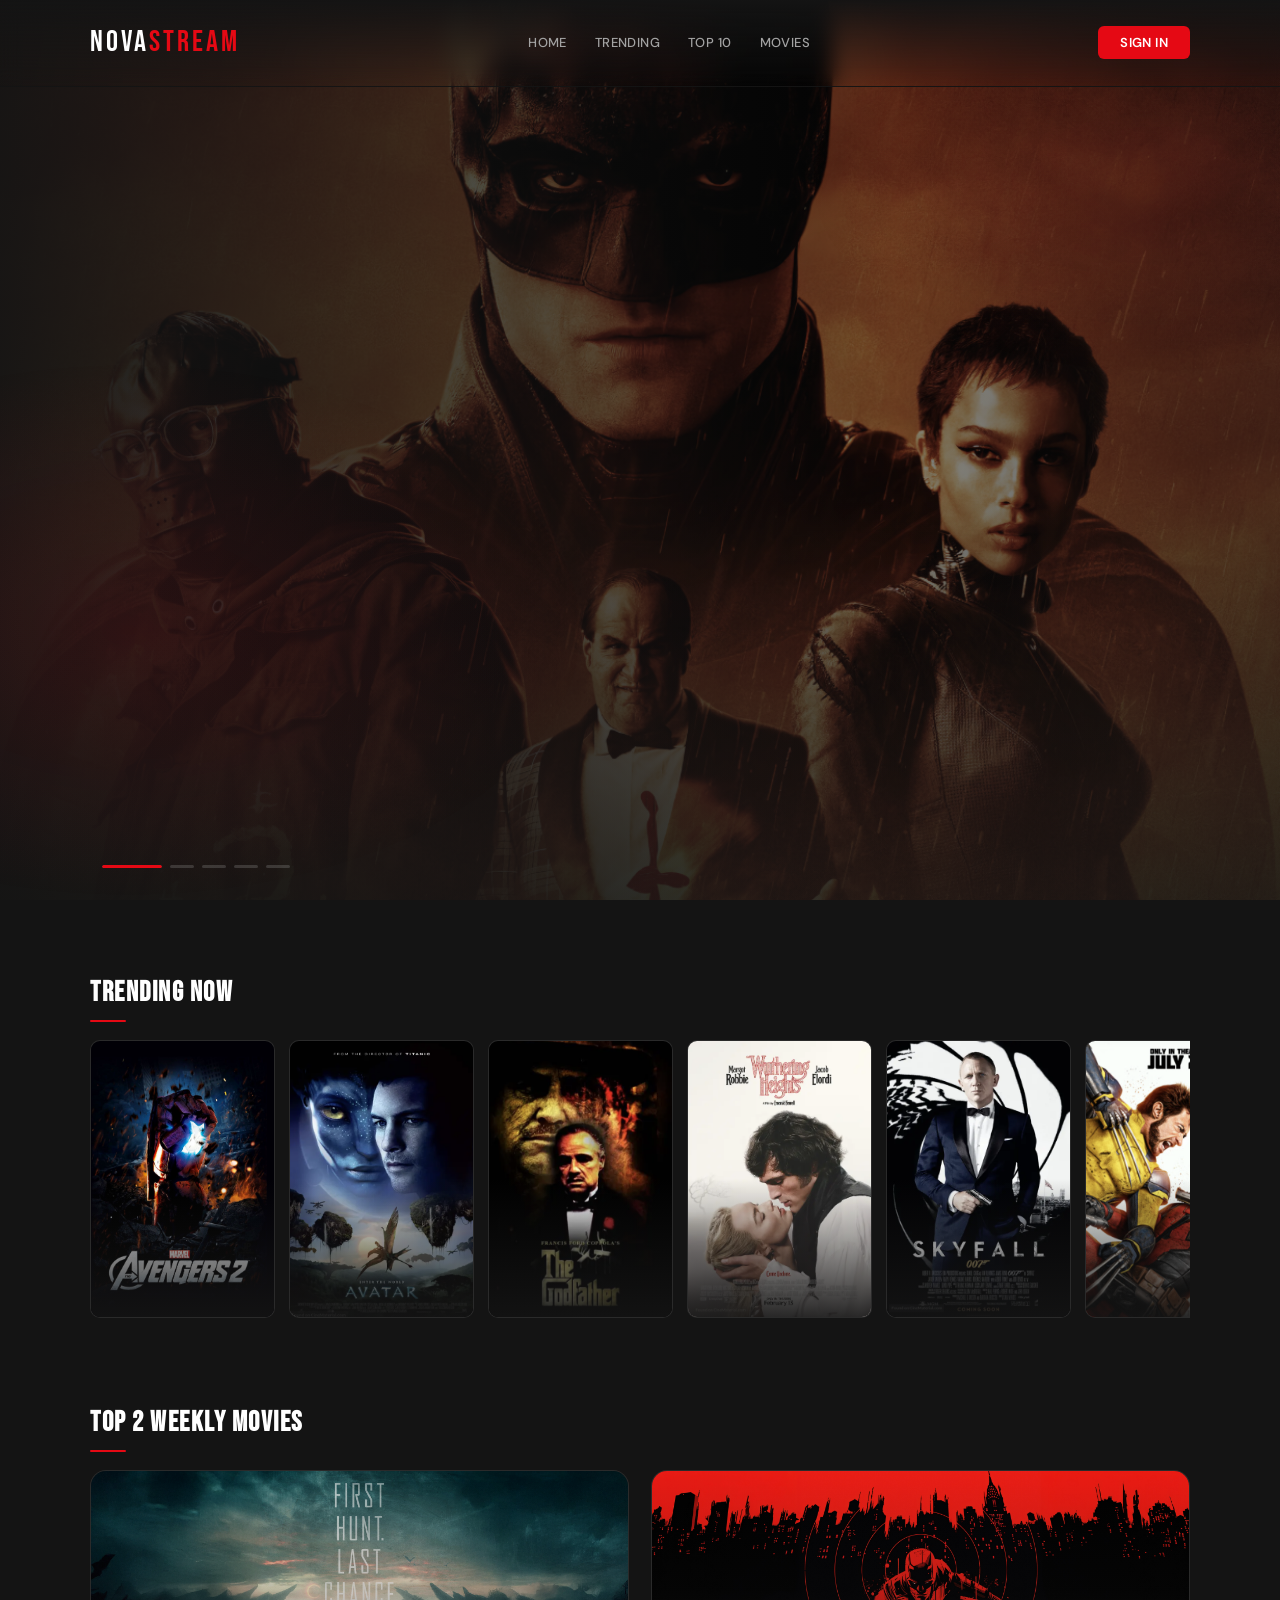
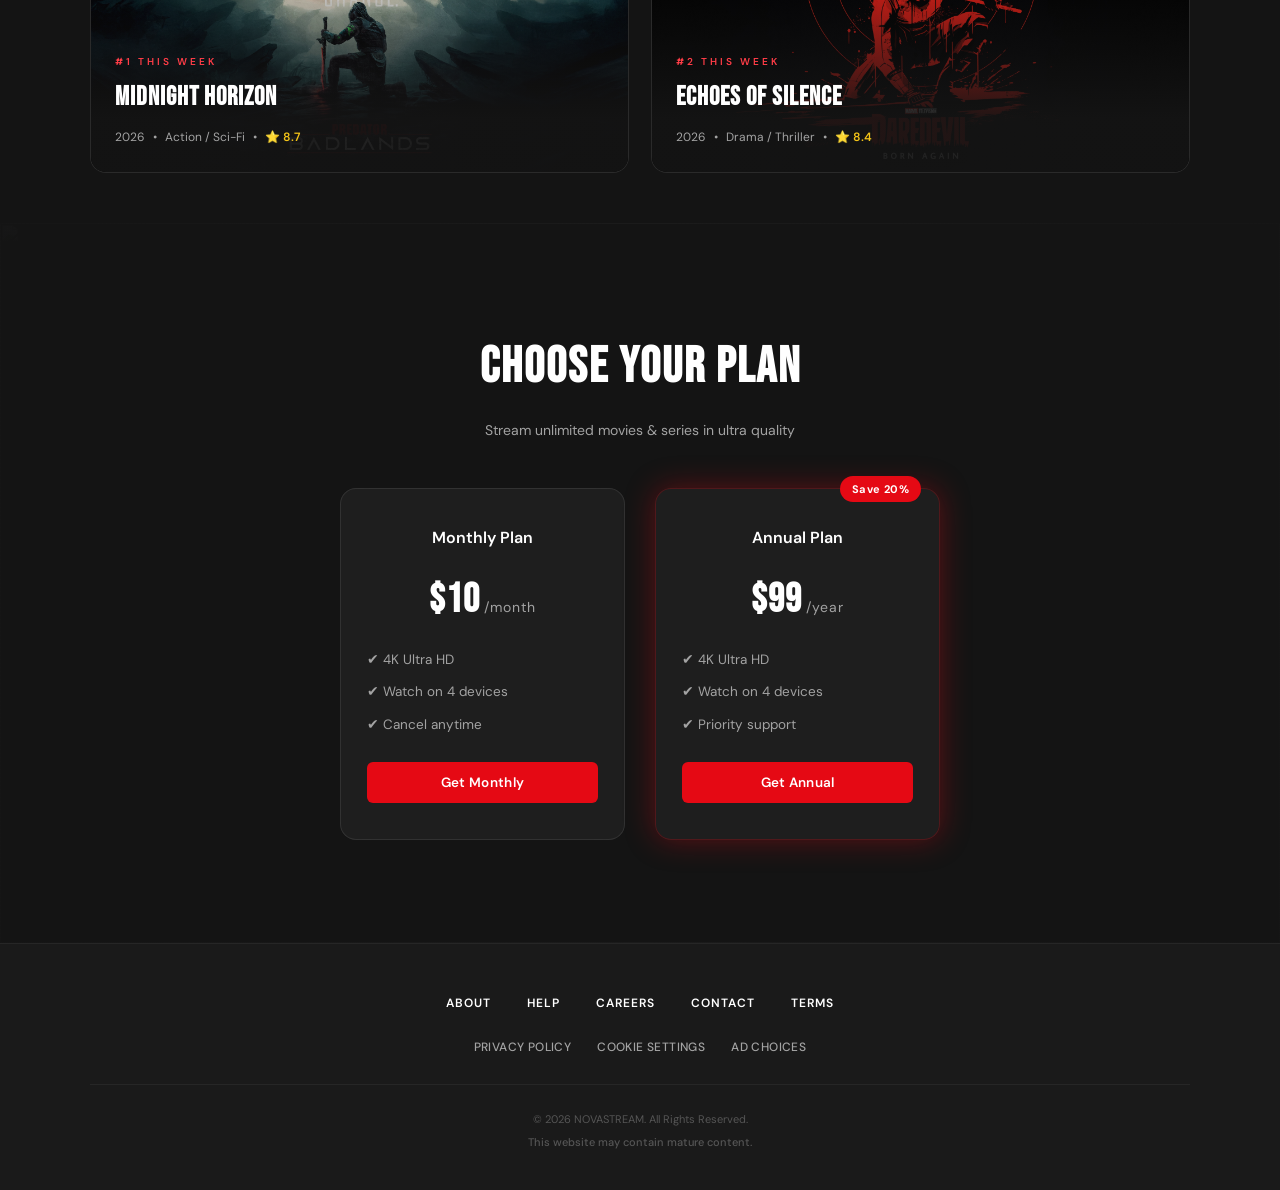
==== index.html @ 39631897 "Updated main HTML and CSS filenames" ====
<!DOCTYPE html>
<html lang="en">
<head>
  <meta charset="UTF-8">
  <meta name="viewport" content="width=device-width, initial-scale=1.0">
  <title>NOVASTREAM</title>
  <link href="https://fonts.googleapis.com/css2?family=Bebas+Neue&family=DM+Sans:wght@300;400;500;600&display=swap" rel="stylesheet">
  <link rel="stylesheet" href="style.css">
</head>
<body>


<!-- ================================================
     PAGE 1 — HOME
================================================ -->
<div id="homePage">

  <!-- Top Navigation Bar -->
  <header class="navbar" id="mainNavbar">
    <div class="logo">NOVA<span>STREAM</span></div>
    <nav>
      <a href="#" id="navHome">Home</a>
      <a href="#" id="navTrending">Trending</a>
      <a href="#" id="navTop10">Top 10</a>
      <a href="#" id="navMovies">Movies</a>
    </nav>
    <button class="signin-btn" id="signinBtn">Sign In</button>
  </header>

  <!-- Hero Slider -->
  <section class="hero" id="homeSection">
    <div class="hero-slider">
      <div class="hero-track">

        <div class="hero-slide">
          <img src="newimg1.png" alt="The Last Kingdom">
          <div class="hero-text">
            <div class="hero-badge">Now Streaming</div>
            <h1>The Last Kingdom</h1>
            <p>War. Power. Destiny.</p>
            <div class="hero-buttons">
              <button class="play-btn">
                <span class="play-icon-wrap">
                  <svg viewBox="0 0 24 24" fill="currentColor"><path d="M8 5v14l11-7z"/></svg>
                </span>
                Watch Now
              </button>
              <button class="info-btn">More Info</button>
            </div>
          </div>
        </div>

        <div class="hero-slide">
          <img src="newimg2.png" alt="Shadow Empire">
          <div class="hero-text">
            <div class="hero-badge">Now Streaming</div>
            <h1>Shadow Empire</h1>
            <p>When darkness rises, heroes fall.</p>
            <div class="hero-buttons">
              <button class="play-btn">
                <span class="play-icon-wrap">
                  <svg viewBox="0 0 24 24" fill="currentColor"><path d="M8 5v14l11-7z"/></svg>
                </span>
                Watch Now
              </button>
              <button class="info-btn">More Info</button>
            </div>
          </div>
        </div>

        <div class="hero-slide">
          <img src="newimg3.jpg" alt="Midnight Horizon">
          <div class="hero-text">
            <div class="hero-badge">Now Streaming</div>
            <h1>Midnight Horizon</h1>
            <p>Beyond the stars lies truth.</p>
            <div class="hero-buttons">
              <button class="play-btn">
                <span class="play-icon-wrap">
                  <svg viewBox="0 0 24 24" fill="currentColor"><path d="M8 5v14l11-7z"/></svg>
                </span>
                Watch Now
              </button>
              <button class="info-btn">More Info</button>
            </div>
          </div>
        </div>

        <div class="hero-slide">
          <img src="newimg4.jpg" alt="Silent Code">
          <div class="hero-text">
            <div class="hero-badge">Now Streaming</div>
            <h1>Silent Code</h1>
            <p>One hacker. One mission.</p>
            <div class="hero-buttons">
              <button class="play-btn">
                <span class="play-icon-wrap">
                  <svg viewBox="0 0 24 24" fill="currentColor"><path d="M8 5v14l11-7z"/></svg>
                </span>
                Watch Now
              </button>
              <button class="info-btn">More Info</button>
            </div>
          </div>
        </div>

        <div class="hero-slide">
          <img src="newimg5.png" alt="Crimson Night">
          <div class="hero-text">
            <div class="hero-badge">Now Streaming</div>
            <h1>Crimson Night</h1>
            <p>The city bleeds after midnight.</p>
            <div class="hero-buttons">
              <button class="play-btn">
                <span class="play-icon-wrap">
                  <svg viewBox="0 0 24 24" fill="currentColor"><path d="M8 5v14l11-7z"/></svg>
                </span>
                Watch Now
              </button>
              <button class="info-btn">More Info</button>
            </div>
          </div>
        </div>

      </div>
    </div>

    <!-- Slide progress dots -->
    <div class="hero-progress">
      <div class="hero-progress-dot active"></div>
      <div class="hero-progress-dot"></div>
      <div class="hero-progress-dot"></div>
      <div class="hero-progress-dot"></div>
      <div class="hero-progress-dot"></div>
    </div>
  </section>

  <!-- Trending Section -->
  <section class="section" id="trendingSection">
    <h2>Trending Now</h2>
    <div class="row">
      <div class="card" data-title="Movie 1"  data-video="movie1.mp4"><img src="img1.jpg"  alt="Movie 1"><video  muted loop playsinline preload="none"><source src="temp1.mp4"  type="video/mp4"></video></div>
      <div class="card" data-title="Movie 2"  data-video="movie2.mp4"><img src="img2.png"  alt="Movie 2"><video  muted loop playsinline preload="none"><source src="temp2.mp4"  type="video/mp4"></video></div>
      <div class="card" data-title="Movie 3"  data-video="movie3.mp4"><img src="img3.png"  alt="Movie 3"><video  muted loop playsinline preload="none"><source src="temp3.mp4"  type="video/mp4"></video></div>
      <div class="card" data-title="Movie 4"  data-video="movie4.mp4"><img src="img4.png"  alt="Movie 4"><video  muted loop playsinline preload="none"><source src="temp4.mp4"  type="video/mp4"></video></div>
      <div class="card" data-title="Movie 5"  data-video="movie5.mp4"><img src="img5.png"  alt="Movie 5"><video  muted loop playsinline preload="none"><source src="temp5.mp4"  type="video/mp4"></video></div>
      <div class="card" data-title="Movie 6"  data-video="movie6.mp4"><img src="img6.png"  alt="Movie 6"><video  muted loop playsinline preload="none"><source src="temp6.mp4"  type="video/mp4"></video></div>
      <div class="card" data-title="Movie 7"  data-video="movie7.mp4"><img src="img7.png"  alt="Movie 7"><video  muted loop playsinline preload="none"><source src="temp7.mp4"  type="video/mp4"></video></div>
      <div class="card" data-title="Movie 8"  data-video="movie8.mp4"><img src="img8.png"  alt="Movie 8"><video  muted loop playsinline preload="none"><source src="temp8.mp4"  type="video/mp4"></video></div>
      <div class="card" data-title="Movie 9"  data-video="movie9.mp4"><img src="img9.png"  alt="Movie 9"><video  muted loop playsinline preload="none"><source src="temp9.mp4"  type="video/mp4"></video></div>
      <div class="card" data-title="Movie 10" data-video="movie10.mp4"><img src="img10.png" alt="Movie 10"><video muted loop playsinline preload="none"><source src="temp10.mp4" type="video/mp4"></video></div>
    </div>
  </section>

  <!-- Top Weekly Movies -->
  <section class="section top-weekly" id="moviesSection">
    <h2>Top 2 Weekly Movies</h2>
    <div class="weekly-wrapper">

      <div class="weekly-card" data-title="Midnight Horizon" data-video="weekly01.mp4">
        <video class="weekly-video" muted loop playsinline preload="none">
          <source src="weekly01.mp4" type="video/mp4">
        </video>
        <img src="weekly1.jpg" alt="Midnight Horizon" class="weekly-poster">
        <div class="weekly-overlay">
          <div class="weekly-content">
            <span class="weekly-rank">#1 This Week</span>
            <h3>Midnight Horizon</h3>
            <div class="weekly-meta">
              <span>2026</span><span>&#8226;</span>
              <span>Action / Sci-Fi</span><span>&#8226;</span>
              <span class="rating">&#11088; 8.7</span>
            </div>
          </div>
        </div>
      </div>

      <div class="weekly-card" data-title="Echoes of Silence" data-video="weekly02.mp4">
        <video class="weekly-video" muted loop playsinline preload="none">
          <source src="weekly02.mp4" type="video/mp4">
        </video>
        <img src="weekly2.jpg" alt="Echoes of Silence" class="weekly-poster">
        <div class="weekly-overlay">
          <div class="weekly-content">
            <span class="weekly-rank">#2 This Week</span>
            <h3>Echoes of Silence</h3>
            <div class="weekly-meta">
              <span>2026</span><span>&#8226;</span>
              <span>Drama / Thriller</span><span>&#8226;</span>
              <span class="rating">&#11088; 8.4</span>
            </div>
          </div>
        </div>
      </div>

    </div>
  </section>

  <!-- Pricing Plans -->
  <section class="pricing-section" id="plansSection">
    <div class="pricing-bg"><img src="pricing-bg.jpg" alt=""></div>
    <div class="pricing-content">
      <h2>Choose Your Plan</h2>
      <p class="pricing-sub">Stream unlimited movies &amp; series in ultra quality</p>
      <div class="pricing-wrapper">

        <div class="pricing-card">
          <h3>Monthly Plan</h3>
          <p class="price">$10<span>/month</span></p>
          <ul>
            <li>&#10004; 4K Ultra HD</li>
            <li>&#10004; Watch on 4 devices</li>
            <li>&#10004; Cancel anytime</li>
          </ul>
          <button class="plan-btn" id="monthlyBtn">Get Monthly</button>
        </div>

        <div class="pricing-card highlight">
          <div class="badge">Save 20%</div>
          <h3>Annual Plan</h3>
          <p class="price">$99<span>/year</span></p>
          <ul>
            <li>&#10004; 4K Ultra HD</li>
            <li>&#10004; Watch on 4 devices</li>
            <li>&#10004; Priority support</li>
          </ul>
          <button class="plan-btn" id="annualBtn">Get Annual</button>
        </div>

      </div>
    </div>
  </section>

  <!-- Footer -->
  <footer>
    <div class="footer-container">
      <nav class="footer-nav">
        <a href="#">About</a>
        <a href="#">Help</a>
        <a href="#">Careers</a>
        <a href="#">Contact</a>
        <a href="#">Terms</a>
      </nav>
      <nav class="footer-secondary">
        <a href="#">Privacy Policy</a>
        <a href="#">Cookie Settings</a>
        <a href="#">Ad Choices</a>
      </nav>
      <div class="footer-info">
        <p>&copy; 2026 NOVASTREAM. All Rights Reserved.</p>
        <p class="footer-disclaimer">This website may contain mature content.</p>
      </div>
    </div>
  </footer>

</div><!-- end #homePage -->


<!-- ================================================
     PAGE 2 — SIGN IN
================================================ -->
<div id="signinPage">
  <header class="sub-navbar">
    <button class="back-btn" id="backFromSignin">&#8592;</button>
    <span class="sub-logo">NOVA<span>STREAM</span></span>
  </header>

  <div class="auth-page">
    <div class="auth-card">
      <h1>Welcome Back</h1>
      <p class="auth-subtitle">Sign in to continue watching.</p>

      <div class="form-group">
        <label for="siEmail">Email Address</label>
        <input type="email" id="siEmail" placeholder="you@example.com">
      </div>

      <div class="form-group">
        <label for="siPassword">Password</label>
        <input type="password" id="siPassword" placeholder="Enter your password">
      </div>

      <div class="form-row">
        <label class="checkbox-label">
          <input type="checkbox" id="rememberMe"> Remember me
        </label>
        <a href="#" class="forgot-link" id="goToForgot">Forgot password?</a>
      </div>

      <button class="submit-btn" id="submitSignin">Sign In</button>
      <p class="error-msg" id="siError">Please fill in all fields.</p>
      <p class="auth-switch">Don't have an account? <a href="#" id="goToSignup">Create one</a></p>
    </div>
  </div>
</div>


<!-- ================================================
     PAGE 3 — SIGN UP
================================================ -->
<div id="signupPage">
  <header class="sub-navbar">
    <button class="back-btn" id="backFromSignup">&#8592;</button>
    <span class="sub-logo">NOVA<span>STREAM</span></span>
  </header>

  <div class="auth-page">
    <div class="auth-card wide">
      <h1>Create Account</h1>
      <p class="auth-subtitle">Join NOVASTREAM and start watching today.</p>

      <div class="form-grid">
        <div class="form-group">
          <label for="suFirst">First Name</label>
          <input type="text" id="suFirst" placeholder="John">
        </div>
        <div class="form-group">
          <label for="suLast">Last Name</label>
          <input type="text" id="suLast" placeholder="Doe">
        </div>
        <div class="form-group full">
          <label for="suEmail">Email Address</label>
          <input type="email" id="suEmail" placeholder="you@example.com">
        </div>
        <div class="form-group">
          <label for="suPassword">Password</label>
          <input type="password" id="suPassword" placeholder="Min. 8 characters">
        </div>
        <div class="form-group">
          <label for="suConfirm">Confirm Password</label>
          <input type="password" id="suConfirm" placeholder="Repeat password">
        </div>
      </div>

      <div class="form-row">
        <label class="checkbox-label">
          <input type="checkbox" id="agreeTerms">
          I agree to the <a href="#">Terms &amp; Privacy Policy</a>
        </label>
      </div>

      <button class="submit-btn" id="submitSignup">Create Account</button>
      <p class="error-msg" id="suError">Please fill in all fields.</p>
      <p class="auth-switch">Already have an account? <a href="#" id="goToSignin">Sign In</a></p>
    </div>
  </div>
</div>


<!-- ================================================
     PAGE 4 — FORGOT PASSWORD
================================================ -->
<div id="forgotPage">
  <header class="sub-navbar">
    <button class="back-btn" id="backFromForgot">&#8592;</button>
    <span class="sub-logo">NOVA<span>STREAM</span></span>
  </header>

  <div class="auth-page">
    <div class="auth-card">
      <h1>Reset Password</h1>
      <p class="auth-subtitle">Enter your new password below.</p>

      <div class="form-group">
        <label for="fpEmail">Email Address</label>
        <input type="email" id="fpEmail" placeholder="you@example.com">
      </div>

      <div class="form-group">
        <label for="fpNewPass">New Password</label>
        <input type="password" id="fpNewPass" placeholder="Min. 8 characters">
      </div>

      <div class="form-group">
        <label for="fpConfirm">Confirm New Password</label>
        <input type="password" id="fpConfirm" placeholder="Repeat new password">
      </div>

      <button class="submit-btn" id="submitForgot">Reset Password</button>
      <p class="error-msg" id="fpError">Please fill in all fields.</p>
      <p class="auth-switch">Remembered it? <a href="#" id="backToSignin">Sign In</a></p>
    </div>
  </div>
</div>


<!-- ================================================
     PAGE 5 — PAYMENT
================================================ -->
<div id="paymentPage">
  <header class="sub-navbar">
    <button class="back-btn" id="backFromPayment">&#8592;</button>
    <span class="sub-logo">NOVA<span>STREAM</span></span>
  </header>

  <div class="payment-page">
    <div class="payment-card">

      <!-- Selected plan summary -->
      <div class="plan-summary">
        <div class="plan-summary-name" id="planName">Monthly Plan</div>
        <div class="plan-summary-price" id="planPrice">$10 / month</div>
      </div>

      <h1>Payment Details</h1>
      <p class="auth-subtitle">Complete your subscription below.</p>

      <div class="form-group">
        <label for="cardName">Name on Card</label>
        <input type="text" id="cardName" placeholder="John Doe">
      </div>

      <div class="form-group">
        <label for="cardNumber">Card Number</label>
        <input type="text" id="cardNumber" placeholder="1234 5678 9012 3456" maxlength="19">
      </div>

      <div class="form-grid two-col">
        <div class="form-group">
          <label for="cardExpiry">Expiry</label>
          <input type="text" id="cardExpiry" placeholder="MM / YY" maxlength="7">
        </div>
        <div class="form-group">
          <label for="cardCVV">CVV</label>
          <input type="text" id="cardCVV" placeholder="123" maxlength="4">
        </div>
      </div>

      <div class="secure-note">&#128274; Secured with 256-bit SSL encryption</div>

      <button class="submit-btn" id="submitPayment">Confirm &amp; Subscribe</button>
      <p class="error-msg" id="payError">Please fill in all payment fields.</p>
    </div>
  </div>
</div>


<!-- ================================================
     PAGE 6 — SUCCESS
================================================ -->
<div id="successPage">
  <header class="sub-navbar">
    <button class="back-btn" id="backFromSuccess">&#8592; Back to Home</button>
    <span class="sub-logo">NOVA<span>STREAM</span></span>
  </header>

  <div class="success-page">
    <div class="success-card">
      <div class="success-icon">&#10003;</div>
      <h1>You're All Set!</h1>
      <p class="success-msg">Welcome to NOVASTREAM. Your subscription is now active.</p>
      <p class="success-plan" id="successPlanName">Monthly Plan — $10/month</p>
      <button class="submit-btn" id="successHomeBtn">Start Watching</button>
    </div>
  </div>
</div>


<!-- ================================================
     PAGE 7 — TOP 10
================================================ -->
<div id="top10Page">
  <header class="sub-navbar">
    <button class="back-btn" id="backFromTop10">&#8592;</button>
    <span class="sub-logo">NOVA<span>STREAM</span></span>
  </header>

  <div class="top10-page">
    <div class="top10-header">
      <h1>Top <span>10</span> This Week</h1>
      <p>The most-watched titles on NOVASTREAM right now</p>
    </div>

    <div class="top10-grid">
      <div class="top10-card" data-title="Movie 1"  data-video="movie1.mp4"><div  class="top10-rank">01</div><img src="img1.jpg"  alt="Movie 1"><div  class="top10-overlay"><h3>Movie 1</h3><button  class="top10-play-btn"><svg viewBox="0 0 24 24" fill="currentColor"><path d="M8 5v14l11-7z"/></svg>Play</button></div></div>
      <div class="top10-card" data-title="Movie 2"  data-video="movie2.mp4"><div  class="top10-rank">02</div><img src="img2.png"  alt="Movie 2"><div  class="top10-overlay"><h3>Movie 2</h3><button  class="top10-play-btn"><svg viewBox="0 0 24 24" fill="currentColor"><path d="M8 5v14l11-7z"/></svg>Play</button></div></div>
      <div class="top10-card" data-title="Movie 3"  data-video="movie3.mp4"><div  class="top10-rank">03</div><img src="img3.png"  alt="Movie 3"><div  class="top10-overlay"><h3>Movie 3</h3><button  class="top10-play-btn"><svg viewBox="0 0 24 24" fill="currentColor"><path d="M8 5v14l11-7z"/></svg>Play</button></div></div>
      <div class="top10-card" data-title="Movie 4"  data-video="movie4.mp4"><div  class="top10-rank">04</div><img src="img4.png"  alt="Movie 4"><div  class="top10-overlay"><h3>Movie 4</h3><button  class="top10-play-btn"><svg viewBox="0 0 24 24" fill="currentColor"><path d="M8 5v14l11-7z"/></svg>Play</button></div></div>
      <div class="top10-card" data-title="Movie 5"  data-video="movie5.mp4"><div  class="top10-rank">05</div><img src="img5.png"  alt="Movie 5"><div  class="top10-overlay"><h3>Movie 5</h3><button  class="top10-play-btn"><svg viewBox="0 0 24 24" fill="currentColor"><path d="M8 5v14l11-7z"/></svg>Play</button></div></div>
      <div class="top10-card" data-title="Movie 6"  data-video="movie6.mp4"><div  class="top10-rank">06</div><img src="img6.png"  alt="Movie 6"><div  class="top10-overlay"><h3>Movie 6</h3><button  class="top10-play-btn"><svg viewBox="0 0 24 24" fill="currentColor"><path d="M8 5v14l11-7z"/></svg>Play</button></div></div>
      <div class="top10-card" data-title="Movie 7"  data-video="movie7.mp4"><div  class="top10-rank">07</div><img src="img7.png"  alt="Movie 7"><div  class="top10-overlay"><h3>Movie 7</h3><button  class="top10-play-btn"><svg viewBox="0 0 24 24" fill="currentColor"><path d="M8 5v14l11-7z"/></svg>Play</button></div></div>
      <div class="top10-card" data-title="Movie 8"  data-video="movie8.mp4"><div  class="top10-rank">08</div><img src="img8.png"  alt="Movie 8"><div  class="top10-overlay"><h3>Movie 8</h3><button  class="top10-play-btn"><svg viewBox="0 0 24 24" fill="currentColor"><path d="M8 5v14l11-7z"/></svg>Play</button></div></div>
      <div class="top10-card" data-title="Movie 9"  data-video="movie9.mp4"><div  class="top10-rank">09</div><img src="img9.png"  alt="Movie 9"><div  class="top10-overlay"><h3>Movie 9</h3><button  class="top10-play-btn"><svg viewBox="0 0 24 24" fill="currentColor"><path d="M8 5v14l11-7z"/></svg>Play</button></div></div>
      <div class="top10-card" data-title="Movie 10" data-video="movie10.mp4"><div class="top10-rank">10</div><img src="img10.png" alt="Movie 10"><div class="top10-overlay"><h3>Movie 10</h3><button class="top10-play-btn"><svg viewBox="0 0 24 24" fill="currentColor"><path d="M8 5v14l11-7z"/></svg>Play</button></div></div>
    </div>
  </div>
</div>


<!-- ================================================
     PAGE 8 — MOVIES BY GENRE
================================================ -->
<div id="moviesPage">
  <header class="sub-navbar">
    <button class="back-btn" id="backFromMovies">&#8592;</button>
    <span class="sub-logo">NOVA<span>STREAM</span></span>
  </header>

  <div class="movies-browse-page">
    <div class="movies-browse-header">
      <h1>All <span>Movies</span></h1>
      <p>Explore our full library, sorted by genre</p>
    </div>

    <!-- Genre filter tabs -->
    <div class="genre-tabs">
      <button class="genre-tab active" data-genre="all">All</button>
      <button class="genre-tab" data-genre="action">Action</button>
      <button class="genre-tab" data-genre="scifi">Sci-Fi</button>
      <button class="genre-tab" data-genre="thriller">Thriller</button>
      <button class="genre-tab" data-genre="drama">Drama</button>
      <button class="genre-tab" data-genre="horror">Horror</button>
      <button class="genre-tab" data-genre="romance">Romance</button>
    </div>

    <!-- Action -->
    <div class="genre-section" data-section="action">
      <h2 class="genre-title"><span class="genre-dot"></span>Action</h2>
      <div class="movies-grid">
        <div class="movie-browse-card" data-genre="action" data-title="The Last Kingdom" data-video="movie1.mp4"><img src="img1.jpg" alt="The Last Kingdom"><div class="movie-browse-overlay"><h3>The Last Kingdom</h3><div class="movie-browse-meta"><span>2025</span><span>&#11088; 8.7</span></div><button class="browse-play-btn"><svg viewBox="0 0 24 24" fill="currentColor"><path d="M8 5v14l11-7z"/></svg></button></div><div class="movie-browse-badge">Action</div></div>
        <div class="movie-browse-card" data-genre="action" data-title="Shadow Empire"     data-video="movie2.mp4"><img src="img2.png" alt="Shadow Empire"><div class="movie-browse-overlay"><h3>Shadow Empire</h3><div class="movie-browse-meta"><span>2026</span><span>&#11088; 8.2</span></div><button class="browse-play-btn"><svg viewBox="0 0 24 24" fill="currentColor"><path d="M8 5v14l11-7z"/></svg></button></div><div class="movie-browse-badge">Action</div></div>
        <div class="movie-browse-card" data-genre="action" data-title="Iron Veil"         data-video="movie3.mp4"><img src="img3.png" alt="Iron Veil"><div class="movie-browse-overlay"><h3>Iron Veil</h3><div class="movie-browse-meta"><span>2026</span><span>&#11088; 7.9</span></div><button class="browse-play-btn"><svg viewBox="0 0 24 24" fill="currentColor"><path d="M8 5v14l11-7z"/></svg></button></div><div class="movie-browse-badge">Action</div></div>
        <div class="movie-browse-card" data-genre="action" data-title="Crimson Night"     data-video="movie4.mp4"><img src="img4.png" alt="Crimson Night"><div class="movie-browse-overlay"><h3>Crimson Night</h3><div class="movie-browse-meta"><span>2025</span><span>&#11088; 8.0</span></div><button class="browse-play-btn"><svg viewBox="0 0 24 24" fill="currentColor"><path d="M8 5v14l11-7z"/></svg></button></div><div class="movie-browse-badge">Action</div></div>
      </div>
    </div>

    <!-- Sci-Fi -->
    <div class="genre-section" data-section="scifi">
      <h2 class="genre-title"><span class="genre-dot"></span>Sci-Fi</h2>
      <div class="movies-grid">
        <div class="movie-browse-card" data-genre="scifi" data-title="Midnight Horizon" data-video="weekly01.mp4"><img src="weekly1.jpg" alt="Midnight Horizon"><div class="movie-browse-overlay"><h3>Midnight Horizon</h3><div class="movie-browse-meta"><span>2026</span><span>&#11088; 8.7</span></div><button class="browse-play-btn"><svg viewBox="0 0 24 24" fill="currentColor"><path d="M8 5v14l11-7z"/></svg></button></div><div class="movie-browse-badge">Sci-Fi</div></div>
        <div class="movie-browse-card" data-genre="scifi" data-title="Silent Code"      data-video="movie5.mp4"><img  src="img5.png"    alt="Silent Code"><div     class="movie-browse-overlay"><h3>Silent Code</h3><div     class="movie-browse-meta"><span>2026</span><span>&#11088; 7.8</span></div><button class="browse-play-btn"><svg viewBox="0 0 24 24" fill="currentColor"><path d="M8 5v14l11-7z"/></svg></button></div><div class="movie-browse-badge">Sci-Fi</div></div>
        <div class="movie-browse-card" data-genre="scifi" data-title="Void Signal"      data-video="movie6.mp4"><img  src="img6.png"    alt="Void Signal"><div     class="movie-browse-overlay"><h3>Void Signal</h3><div     class="movie-browse-meta"><span>2025</span><span>&#11088; 8.1</span></div><button class="browse-play-btn"><svg viewBox="0 0 24 24" fill="currentColor"><path d="M8 5v14l11-7z"/></svg></button></div><div class="movie-browse-badge">Sci-Fi</div></div>
      </div>
    </div>

    <!-- Thriller -->
    <div class="genre-section" data-section="thriller">
      <h2 class="genre-title"><span class="genre-dot"></span>Thriller</h2>
      <div class="movies-grid">
        <div class="movie-browse-card" data-genre="thriller" data-title="Echoes of Silence" data-video="weekly02.mp4"><img src="weekly2.jpg" alt="Echoes of Silence"><div class="movie-browse-overlay"><h3>Echoes of Silence</h3><div class="movie-browse-meta"><span>2026</span><span>&#11088; 8.4</span></div><button class="browse-play-btn"><svg viewBox="0 0 24 24" fill="currentColor"><path d="M8 5v14l11-7z"/></svg></button></div><div class="movie-browse-badge">Thriller</div></div>
        <div class="movie-browse-card" data-genre="thriller" data-title="The Reckoning"     data-video="movie7.mp4"><img  src="img7.png"    alt="The Reckoning"><div    class="movie-browse-overlay"><h3>The Reckoning</h3><div    class="movie-browse-meta"><span>2025</span><span>&#11088; 7.6</span></div><button class="browse-play-btn"><svg viewBox="0 0 24 24" fill="currentColor"><path d="M8 5v14l11-7z"/></svg></button></div><div class="movie-browse-badge">Thriller</div></div>
        <div class="movie-browse-card" data-genre="thriller" data-title="Dark Signals"      data-video="movie8.mp4"><img  src="img8.png"    alt="Dark Signals"><div     class="movie-browse-overlay"><h3>Dark Signals</h3><div     class="movie-browse-meta"><span>2026</span><span>&#11088; 7.9</span></div><button class="browse-play-btn"><svg viewBox="0 0 24 24" fill="currentColor"><path d="M8 5v14l11-7z"/></svg></button></div><div class="movie-browse-badge">Thriller</div></div>
      </div>
    </div>

    <!-- Drama -->
    <div class="genre-section" data-section="drama">
      <h2 class="genre-title"><span class="genre-dot"></span>Drama</h2>
      <div class="movies-grid">
        <div class="movie-browse-card" data-genre="drama" data-title="Ash & Rain"           data-video="movie9.mp4"><img  src="img9.png"  alt="Ash &amp; Rain"><div      class="movie-browse-overlay"><h3>Ash &amp; Rain</h3><div      class="movie-browse-meta"><span>2025</span><span>&#11088; 8.3</span></div><button class="browse-play-btn"><svg viewBox="0 0 24 24" fill="currentColor"><path d="M8 5v14l11-7z"/></svg></button></div><div class="movie-browse-badge">Drama</div></div>
        <div class="movie-browse-card" data-genre="drama" data-title="The Weight of Wings"  data-video="movie10.mp4"><img src="img10.png" alt="The Weight of Wings"><div class="movie-browse-overlay"><h3>The Weight of Wings</h3><div class="movie-browse-meta"><span>2026</span><span>&#11088; 8.5</span></div><button class="browse-play-btn"><svg viewBox="0 0 24 24" fill="currentColor"><path d="M8 5v14l11-7z"/></svg></button></div><div class="movie-browse-badge">Drama</div></div>
      </div>
    </div>

    <!-- Horror -->
    <div class="genre-section" data-section="horror">
      <h2 class="genre-title"><span class="genre-dot"></span>Horror</h2>
      <div class="movies-grid">
        <div class="movie-browse-card" data-genre="horror" data-title="Hollow Grave" data-video="movie1.mp4"><img src="img3.png" alt="Hollow Grave"><div class="movie-browse-overlay"><h3>Hollow Grave</h3><div class="movie-browse-meta"><span>2025</span><span>&#11088; 7.4</span></div><button class="browse-play-btn"><svg viewBox="0 0 24 24" fill="currentColor"><path d="M8 5v14l11-7z"/></svg></button></div><div class="movie-browse-badge">Horror</div></div>
        <div class="movie-browse-card" data-genre="horror" data-title="Black Parish"  data-video="movie2.mp4"><img src="img4.png" alt="Black Parish"><div  class="movie-browse-overlay"><h3>Black Parish</h3><div  class="movie-browse-meta"><span>2026</span><span>&#11088; 7.7</span></div><button class="browse-play-btn"><svg viewBox="0 0 24 24" fill="currentColor"><path d="M8 5v14l11-7z"/></svg></button></div><div class="movie-browse-badge">Horror</div></div>
      </div>
    </div>

    <!-- Romance -->
    <div class="genre-section" data-section="romance">
      <h2 class="genre-title"><span class="genre-dot"></span>Romance</h2>
      <div class="movies-grid">
        <div class="movie-browse-card" data-genre="romance" data-title="Letters Never Sent" data-video="movie3.mp4"><img src="img5.png" alt="Letters Never Sent"><div class="movie-browse-overlay"><h3>Letters Never Sent</h3><div class="movie-browse-meta"><span>2025</span><span>&#11088; 8.1</span></div><button class="browse-play-btn"><svg viewBox="0 0 24 24" fill="currentColor"><path d="M8 5v14l11-7z"/></svg></button></div><div class="movie-browse-badge">Romance</div></div>
        <div class="movie-browse-card" data-genre="romance" data-title="Still Waters"        data-video="movie4.mp4"><img src="img6.png" alt="Still Waters"><div        class="movie-browse-overlay"><h3>Still Waters</h3><div        class="movie-browse-meta"><span>2026</span><span>&#11088; 7.9</span></div><button class="browse-play-btn"><svg viewBox="0 0 24 24" fill="currentColor"><path d="M8 5v14l11-7z"/></svg></button></div><div class="movie-browse-badge">Romance</div></div>
      </div>
    </div>

  </div>
</div><!-- end #moviesPage -->


<!-- ================================================
     PAGE 9 — VIDEO PLAYER
================================================ -->
<div id="videoSection">
  <header class="sub-navbar">
    <button class="back-btn" id="backFromVideo">&#8592; Back</button>
    <span class="sub-logo">NOVA<span>STREAM</span></span>
  </header>

  <div class="video-page">
    <div class="video-wrapper">
      <video id="moviePlayer" controls autoplay>
        Your browser does not support the video tag.
      </video>
    </div>
  </div>
</div>


<!-- ================================================
     JAVASCRIPT
================================================ -->
<script>

  // ----- All pages in one object -----
  var pages = {
    home:    document.getElementById('homePage'),
    signin:  document.getElementById('signinPage'),
    signup:  document.getElementById('signupPage'),
    forgot:  document.getElementById('forgotPage'),
    payment: document.getElementById('paymentPage'),
    success: document.getElementById('successPage'),
    top10:   document.getElementById('top10Page'),
    movies:  document.getElementById('moviesPage'),
    video:   document.getElementById('videoSection')
  };

  // Remembers which page the video player should go back to
  var videoReturnPage = 'home';

  // Hide all pages, then show the one we want
  function showPage(name) {
    Object.keys(pages).forEach(function(key) {
      pages[key].style.display = 'none';
    });
    pages[name].style.display = 'block';
    window.scrollTo(0, 0);
  }


  // ----- Navbar shrinks on scroll -----
  var mainNavbar = document.getElementById('mainNavbar');
  window.addEventListener('scroll', function() {
    mainNavbar.classList.toggle('scrolled', window.scrollY > 40);
  });


  // ----- Main nav links -----
  document.getElementById('navHome').addEventListener('click', function(e) {
    e.preventDefault();
    showPage('home');
  });

  document.getElementById('navTrending').addEventListener('click', function(e) {
    e.preventDefault();
    showPage('home');
    // Small delay so the home page renders before scrolling
    setTimeout(function() {
      document.getElementById('trendingSection').scrollIntoView({ behavior: 'smooth' });
    }, 80);
  });

  document.getElementById('navTop10').addEventListener('click', function(e) {
    e.preventDefault();
    showPage('top10');
  });

  document.getElementById('navMovies').addEventListener('click', function(e) {
    e.preventDefault();
    showPage('movies');
  });


  // ----- Sign In page -----
  document.getElementById('signinBtn').addEventListener('click', function() {
    showPage('signin');
  });

  document.getElementById('backFromSignin').addEventListener('click', function() {
    document.getElementById('siError').style.display = 'none';
    showPage('home');
  });

  document.getElementById('submitSignin').addEventListener('click', function() {
    var email = document.getElementById('siEmail').value.trim();
    var pass  = document.getElementById('siPassword').value.trim();
    var err   = document.getElementById('siError');

    if (!email || !pass) {
      err.style.display = 'block';
      return;
    }
    err.style.display = 'none';
    showPage('home');
  });

  document.getElementById('goToSignup').addEventListener('click', function(e) {
    e.preventDefault();
    showPage('signup');
  });

  // "Forgot password?" goes to the reset page
  document.getElementById('goToForgot').addEventListener('click', function(e) {
    e.preventDefault();
    showPage('forgot');
  });


  // ----- Sign Up page -----
  document.getElementById('backFromSignup').addEventListener('click', function() {
    document.getElementById('suError').style.display = 'none';
    showPage('signin');
  });

  document.getElementById('goToSignin').addEventListener('click', function(e) {
    e.preventDefault();
    showPage('signin');
  });

  document.getElementById('submitSignup').addEventListener('click', function() {
    var first   = document.getElementById('suFirst').value.trim();
    var last    = document.getElementById('suLast').value.trim();
    var email   = document.getElementById('suEmail').value.trim();
    var pass    = document.getElementById('suPassword').value.trim();
    var confirm = document.getElementById('suConfirm').value.trim();
    var agreed  = document.getElementById('agreeTerms').checked;
    var err     = document.getElementById('suError');

    if (!first || !last || !email || !pass || !confirm || !agreed) {
      err.textContent = 'Please fill in all fields and agree to terms.';
      err.style.display = 'block';
      return;
    }
    if (pass !== confirm) {
      err.textContent = 'Passwords do not match.';
      err.style.display = 'block';
      return;
    }
    err.style.display = 'none';
    showPage('home');
  });


  // ----- Forgot Password page -----
  document.getElementById('backFromForgot').addEventListener('click', function() {
    document.getElementById('fpError').style.display = 'none';
    showPage('signin');
  });

  document.getElementById('backToSignin').addEventListener('click', function(e) {
    e.preventDefault();
    showPage('signin');
  });

  document.getElementById('submitForgot').addEventListener('click', function() {
    var email   = document.getElementById('fpEmail').value.trim();
    var newPass = document.getElementById('fpNewPass').value.trim();
    var confirm = document.getElementById('fpConfirm').value.trim();
    var err     = document.getElementById('fpError');

    if (!email || !newPass || !confirm) {
      err.textContent = 'Please fill in all fields.';
      err.style.display = 'block';
      return;
    }
    if (newPass !== confirm) {
      err.textContent = 'Passwords do not match.';
      err.style.display = 'block';
      return;
    }
    if (newPass.length < 8) {
      err.textContent = 'Password must be at least 8 characters.';
      err.style.display = 'block';
      return;
    }
    err.style.display = 'none';
    // Password reset done — send back to sign in
    showPage('signin');
  });


  // ----- Pricing / Payment -----
  document.getElementById('monthlyBtn').addEventListener('click', function() {
    document.getElementById('planName').textContent       = 'Monthly Plan';
    document.getElementById('planPrice').textContent      = '$10 / month';
    document.getElementById('successPlanName').textContent = 'Monthly Plan — $10/month';
    showPage('payment');
  });

  document.getElementById('annualBtn').addEventListener('click', function() {
    document.getElementById('planName').textContent       = 'Annual Plan';
    document.getElementById('planPrice').textContent      = '$99 / year';
    document.getElementById('successPlanName').textContent = 'Annual Plan — $99/year';
    showPage('payment');
  });

  document.getElementById('backFromPayment').addEventListener('click', function() {
    document.getElementById('payError').style.display = 'none';
    showPage('home');
  });

  // Auto-format card number as groups of 4
  document.getElementById('cardNumber').addEventListener('input', function() {
    var digits = this.value.replace(/\D/g, '').substring(0, 16);
    this.value = digits.replace(/(.{4})/g, '$1 ').trim();
  });

  // Auto-format expiry as MM / YY
  document.getElementById('cardExpiry').addEventListener('input', function() {
    var digits = this.value.replace(/\D/g, '').substring(0, 4);
    this.value = digits.length >= 3 ? digits.substring(0, 2) + ' / ' + digits.substring(2) : digits;
  });

  document.getElementById('submitPayment').addEventListener('click', function() {
    var name   = document.getElementById('cardName').value.trim();
    var number = document.getElementById('cardNumber').value.trim();
    var expiry = document.getElementById('cardExpiry').value.trim();
    var cvv    = document.getElementById('cardCVV').value.trim();
    var err    = document.getElementById('payError');

    if (!name || !number || !expiry || !cvv) {
      err.style.display = 'block';
      return;
    }
    err.style.display = 'none';
    showPage('success');
  });


  // ----- Success page -----
  document.getElementById('backFromSuccess').addEventListener('click', function() {
    showPage('home');
  });

  document.getElementById('successHomeBtn').addEventListener('click', function() {
    showPage('home');
  });


  // ----- Top 10 page -----
  document.getElementById('backFromTop10').addEventListener('click', function() {
    showPage('home');
  });

  document.querySelectorAll('.top10-card').forEach(function(card) {
    card.addEventListener('click', function() {
      openVideo(card.getAttribute('data-video'), card.getAttribute('data-title'), 'top10');
    });
  });


  // ----- Trending cards (hover = trailer, click = full video) -----
  document.querySelectorAll('#trendingSection .card').forEach(function(card) {
    var trailer = card.querySelector('video');

    card.addEventListener('mouseenter', function() { trailer.play(); });
    card.addEventListener('mouseleave', function() { trailer.pause(); trailer.currentTime = 0; });
    card.addEventListener('click', function() {
      openVideo(card.getAttribute('data-video'), card.getAttribute('data-title'), 'home');
    });
  });


  // ----- Weekly cards (hover = trailer, click = full video) -----
  document.querySelectorAll('.weekly-card').forEach(function(card) {
    var trailer = card.querySelector('.weekly-video');

    card.addEventListener('mouseenter', function() { trailer.play(); });
    card.addEventListener('mouseleave', function() { trailer.pause(); trailer.currentTime = 0; });
    card.addEventListener('click', function() {
      openVideo(card.getAttribute('data-video'), card.getAttribute('data-title'), 'home');
    });
  });


  // ----- Movies browse page -----
  document.getElementById('backFromMovies').addEventListener('click', function() {
    showPage('home');
  });

  // Genre tab filtering
  document.querySelectorAll('.genre-tab').forEach(function(tab) {
    tab.addEventListener('click', function() {
      // Update active tab
      document.querySelectorAll('.genre-tab').forEach(function(t) { t.classList.remove('active'); });
      tab.classList.add('active');

      // Show/hide genre sections
      var genre = tab.getAttribute('data-genre');
      document.querySelectorAll('.genre-section').forEach(function(section) {
        var match = genre === 'all' || section.getAttribute('data-section') === genre;
        section.style.display = match ? 'block' : 'none';
      });
    });
  });

  // Click a browse card to play it
  document.querySelectorAll('.movie-browse-card').forEach(function(card) {
    card.addEventListener('click', function() {
      openVideo(card.getAttribute('data-video'), card.getAttribute('data-title'), 'movies');
    });
  });


  // ----- Add hover play button to each trending card -----
  document.querySelectorAll('#trendingSection .card').forEach(function(card) {
    var btn = document.createElement('div');
    btn.className = 'play-hover-btn';
    btn.innerHTML = '<svg viewBox="0 0 24 24" fill="currentColor"><path d="M8 5v14l11-7z"/></svg>';
    card.appendChild(btn);
  });


  // ----- Video player -----
  var moviePlayer = document.getElementById('moviePlayer');

  function openVideo(src, title, returnTo) {
    videoReturnPage = returnTo;
    moviePlayer.src = src;
    moviePlayer.load();
    showPage('video');
  }

  document.getElementById('backFromVideo').addEventListener('click', function() {
    moviePlayer.pause();
    moviePlayer.src = '';
    showPage(videoReturnPage);
  });

</script>
</body>
</html>
---- style.css ----
/* =====================================================
   NOVASTREAM — style3.css
   Netflix-inspired theme: Deep Black + Signature Red
===================================================== */

@import url('https://fonts.googleapis.com/css2?family=Bebas+Neue&family=DM+Sans:wght@300;400;500;600&display=swap');


/* ================================================
   CSS VARIABLES (change these to retheme the site)
================================================ */
:root {
  /* Backgrounds */
  --bg-main:       #141414;   /* Netflix's signature near-black */
  --bg-soft:       #1a1a1a;
  --bg-card:       #1f1f1f;
  --bg-card-hover: #2a2a2a;

  /* Brand red */
  --accent:        #e50914;   /* Netflix red */
  --accent-2:      #ff3d47;   /* Lighter red for hover/glow states */
  --accent-glow:   rgba(229, 9, 20, 0.35);
  --accent-soft:   rgba(229, 9, 20, 0.08);
  --accent-border: rgba(229, 9, 20, 0.25);

  /* Text */
  --text-main:     #ffffff;
  --text-muted:    #a3a3a3;
  --text-dim:      #555555;

  /* Borders */
  --border-soft:   rgba(255, 255, 255, 0.05);
  --border-mid:    rgba(255, 255, 255, 0.09);

  /* Gold for star ratings */
  --gold:          #f5c518;
  --gold-dim:      #c9983a;

  /* Shape & motion */
  --radius-sm:     6px;
  --radius-md:     10px;
  --radius-lg:     16px;
  --ease:          cubic-bezier(.22, 1, .36, 1);
  --ease-bounce:   cubic-bezier(.34, 1.56, .64, 1);
}


/* ================================================
   RESET
================================================ */
*, *::before, *::after {
  margin: 0;
  padding: 0;
  box-sizing: border-box;
}


/* ================================================
   BASE STYLES
================================================ */
html { scroll-behavior: smooth; }

body {
  font-family: 'DM Sans', sans-serif;
  background: var(--bg-main);
  color: var(--text-main);
  overflow-x: hidden;
  line-height: 1.65;
}

/* Custom scrollbar */
::-webkit-scrollbar { width: 4px; height: 4px; }
::-webkit-scrollbar-thumb {
  background: var(--accent);
  border-radius: 10px;
}
::-webkit-scrollbar-track { background: transparent; }


/* ================================================
   PAGE VISIBILITY — only one page shows at a time
================================================ */
#homePage     { display: block; }
#signinPage   { display: none; }
#signupPage   { display: none; }
#forgotPage   { display: none; }
#paymentPage  { display: none; }
#successPage  { display: none; }
#top10Page    { display: none; }
#moviesPage   { display: none; }
#videoSection { display: none; }


/* ================================================
   MAIN NAVBAR
================================================ */
.navbar {
  position: fixed;
  top: 0;
  width: 100%;
  padding: 18px 90px;
  display: flex;
  justify-content: space-between;
  align-items: center;
  /* Fade from black at top to transparent below */
  background: linear-gradient(180deg, rgba(20,20,20,0.98) 0%, rgba(20,20,20,0) 100%);
  backdrop-filter: blur(10px);
  border-bottom: 1px solid transparent;
  z-index: 1000;
  transition: padding 0.4s var(--ease), background 0.4s, border-color 0.4s;
}

/* Solid background once user scrolls down */
.navbar.scrolled {
  padding: 13px 90px;
  background: rgba(20, 20, 20, 0.98);
  border-bottom: 1px solid var(--border-soft);
  box-shadow: 0 4px 30px rgba(0, 0, 0, 0.5);
}

.logo {
  font-family: 'Bebas Neue', sans-serif;
  font-size: 30px;
  letter-spacing: 3px;
  text-transform: uppercase;
}
.logo span { color: var(--accent); }

nav { display: flex; gap: 28px; align-items: center; }

nav a {
  text-decoration: none;
  color: var(--text-muted);
  font-size: 13px;
  font-weight: 500;
  letter-spacing: 0.4px;
  text-transform: uppercase;
  position: relative;
  transition: color 0.3s;
}
nav a::after {
  content: '';
  position: absolute;
  bottom: -4px;
  left: 50%;
  transform: translateX(-50%);
  width: 0;
  height: 2px;
  background: var(--accent);
  border-radius: 2px;
  transition: width 0.3s var(--ease);
}
nav a:hover { color: var(--text-main); }
nav a:hover::after { width: 100%; }

.signin-btn {
  padding: 8px 22px;
  border-radius: var(--radius-sm);
  background: var(--accent);
  border: none;
  color: white;
  font-family: 'DM Sans', sans-serif;
  font-size: 13px;
  font-weight: 600;
  cursor: pointer;
  text-transform: uppercase;
  letter-spacing: 0.4px;
  transition: 0.3s var(--ease);
}
.signin-btn:hover {
  background: var(--accent-2);
  transform: translateY(-2px);
  box-shadow: 0 6px 20px var(--accent-glow);
}


/* ================================================
   SUB-PAGE NAVBAR (Sign In, Payment, etc.)
================================================ */
.sub-navbar {
  position: fixed;
  top: 0;
  width: 100%;
  padding: 16px 90px;
  display: flex;
  align-items: center;
  gap: 18px;
  background: rgba(20, 20, 20, 0.98);
  backdrop-filter: blur(10px);
  border-bottom: 1px solid var(--border-soft);
  z-index: 1000;
  box-shadow: 0 4px 20px rgba(0, 0, 0, 0.4);
}

.sub-logo {
  font-family: 'Bebas Neue', sans-serif;
  font-size: 28px;
  letter-spacing: 3px;
  text-transform: uppercase;
}
.sub-logo span { color: var(--accent); }

.back-btn {
  font-size: 13px;
  color: var(--text-muted);
  cursor: pointer;
  background: none;
  border: 1px solid var(--border-mid);
  padding: 7px 14px;
  border-radius: var(--radius-sm);
  font-family: 'DM Sans', sans-serif;
  font-weight: 500;
  transition: 0.3s var(--ease);
}
.back-btn:hover {
  color: var(--text-main);
  background: var(--accent-soft);
  border-color: var(--accent-border);
}


/* ================================================
   HERO SECTION
================================================ */
.hero {
  position: relative;
  width: 100%;
  height: 100vh;
  overflow: hidden;
}

/* Subtle red ambient glow in the corners */
.hero::before {
  content: '';
  position: absolute;
  inset: 0;
  background:
    radial-gradient(ellipse 60% 50% at 10% 70%, rgba(229,9,20,0.10) 0%, transparent 60%),
    radial-gradient(ellipse 50% 40% at 90% 20%, rgba(229,9,20,0.05) 0%, transparent 55%);
  z-index: 3;
  pointer-events: none;
}

.hero-slider { width: 100%; height: 100%; overflow: hidden; position: relative; }

.hero-track {
  display: flex;
  height: 100%;
  width: 500%; /* 5 slides × 100% */
  animation: heroSlide 36s infinite cubic-bezier(.77, 0, .18, 1);
  will-change: transform;
}

.hero-slide {
  position: relative;
  flex: 0 0 20%;
  height: 100%;
  overflow: hidden;
}

.hero-slide img {
  width: 100%;
  height: 100%;
  object-fit: cover;
  animation: heroZoom 36s infinite ease-in-out;
  filter: brightness(0.6) saturate(0.9);
}

/* Dark gradient overlay so text is always readable */
.hero-slide::after {
  content: '';
  position: absolute;
  inset: 0;
  background:
    linear-gradient(to right, rgba(20,20,20,0.96) 0%, rgba(20,20,20,0.55) 40%, rgba(20,20,20,0.15) 70%, rgba(20,20,20,0.45) 100%),
    linear-gradient(to top, rgba(20,20,20,0.7) 0%, transparent 45%);
  z-index: 1;
}

/* Hero text block (left-aligned) */
.hero-text {
  position: absolute;
  top: 50%;
  left: 8%;
  transform: translateY(-50%);
  max-width: 580px;
  z-index: 4;
  opacity: 0;
  animation: heroTextIn 7.2s infinite;
}
.hero-slide:nth-child(1) .hero-text { animation-delay: 0s; }
.hero-slide:nth-child(2) .hero-text { animation-delay: 7.2s; }
.hero-slide:nth-child(3) .hero-text { animation-delay: 14.4s; }
.hero-slide:nth-child(4) .hero-text { animation-delay: 21.6s; }
.hero-slide:nth-child(5) .hero-text { animation-delay: 28.8s; }

/* "Now Streaming" pill badge */
.hero-badge {
  display: inline-flex;
  align-items: center;
  gap: 8px;
  padding: 5px 14px;
  border-radius: 40px;
  border: 1px solid var(--accent-border);
  background: var(--accent-soft);
  font-size: 10px;
  font-weight: 600;
  letter-spacing: 2.5px;
  text-transform: uppercase;
  color: var(--accent-2);
  margin-bottom: 18px;
  backdrop-filter: blur(10px);
}
.hero-badge::before {
  content: '';
  width: 6px;
  height: 6px;
  border-radius: 50%;
  background: var(--accent);
  box-shadow: 0 0 8px var(--accent);
  animation: blink 2s ease-in-out infinite;
}
@keyframes blink {
  0%, 100% { opacity: 1; }
  50%       { opacity: 0.2; }
}

.hero-text h1 {
  font-family: 'Bebas Neue', sans-serif;
  font-size: 82px;
  line-height: 0.95;
  margin-bottom: 16px;
  letter-spacing: 2px;
  text-shadow: 0 4px 40px rgba(0, 0, 0, 0.6);
}

.hero-text p {
  font-size: 15px;
  color: var(--text-muted);
  margin-bottom: 28px;
  max-width: 440px;
  font-weight: 300;
  line-height: 1.7;
}

.hero-buttons { display: flex; gap: 12px; align-items: center; }

.hero-buttons button {
  padding: 13px 28px;
  border-radius: var(--radius-sm);
  border: none;
  font-family: 'DM Sans', sans-serif;
  font-size: 14px;
  font-weight: 600;
  cursor: pointer;
  transition: 0.3s var(--ease);
  display: flex;
  align-items: center;
  gap: 9px;
}

/* Red Watch Now button */
.play-btn {
  background: var(--accent);
  color: white;
  box-shadow: 0 0 24px var(--accent-glow);
  position: relative;
  overflow: hidden;
}
.play-btn::before {
  content: '';
  position: absolute;
  top: 0;
  left: -100%;
  width: 55%;
  height: 100%;
  background: linear-gradient(90deg, transparent, rgba(255,255,255,0.18), transparent);
  transform: skewX(-20deg);
  animation: shineSwipe 4s ease-in-out infinite;
}
@keyframes shineSwipe {
  0%   { left: -100%; }
  40%  { left: 160%; }
  100% { left: 160%; }
}
.play-btn:hover {
  background: var(--accent-2);
  transform: translateY(-3px);
  box-shadow: 0 0 40px var(--accent-glow);
}

.play-icon-wrap {
  width: 20px;
  height: 20px;
  border-radius: 50%;
  background: rgba(255, 255, 255, 0.2);
  display: flex;
  align-items: center;
  justify-content: center;
  flex-shrink: 0;
}
.play-icon-wrap svg { width: 12px; height: 12px; }

/* Ghost More Info button */
.info-btn {
  background: rgba(255, 255, 255, 0.08);
  color: var(--text-main);
  border: 1px solid rgba(255, 255, 255, 0.16) !important;
  backdrop-filter: blur(10px);
}
.info-btn:hover {
  background: rgba(255, 255, 255, 0.14);
  transform: translateY(-3px);
}

/* Progress dots at bottom-left of hero */
.hero-progress {
  position: absolute;
  bottom: 32px;
  left: 8%;
  display: flex;
  gap: 8px;
  z-index: 5;
}
.hero-progress-dot {
  width: 24px;
  height: 3px;
  border-radius: 3px;
  background: rgba(255, 255, 255, 0.15);
  overflow: hidden;
  transition: width 0.4s var(--ease);
}
.hero-progress-dot.active {
  width: 60px;
  background: rgba(255, 255, 255, 0.1);
}
.hero-progress-dot.active::after {
  content: '';
  display: block;
  height: 100%;
  background: var(--accent);
  border-radius: 3px;
  animation: progressFill 7.2s linear infinite;
}
@keyframes progressFill {
  0%   { width: 0%; }
  100% { width: 100%; }
}


/* ---- Hero animations ---- */
@keyframes heroSlide {
  0%   { transform: translateX(0%); }   17%  { transform: translateX(0%); }
  20%  { transform: translateX(-20%); } 37%  { transform: translateX(-20%); }
  40%  { transform: translateX(-40%); } 57%  { transform: translateX(-40%); }
  60%  { transform: translateX(-60%); } 77%  { transform: translateX(-60%); }
  80%  { transform: translateX(-80%); } 97%  { transform: translateX(-80%); }
  100% { transform: translateX(0%); }
}
@keyframes heroZoom {
  0%   { transform: scale(1.04); }
  50%  { transform: scale(1.10); }
  100% { transform: scale(1.04); }
}
@keyframes heroTextIn {
  0%   { opacity: 0; transform: translateY(calc(-50% + 22px)); filter: blur(5px); }
  10%  { opacity: 1; transform: translateY(-50%);              filter: blur(0); }
  70%  { opacity: 1; transform: translateY(-50%);              filter: blur(0); }
  88%  { opacity: 0; transform: translateY(calc(-50% - 14px)); filter: blur(3px); }
  100% { opacity: 0; }
}


/* ================================================
   CONTENT SECTIONS
================================================ */
.section { padding: 70px 90px 50px; }

.section h2 {
  font-family: 'Bebas Neue', sans-serif;
  font-size: 28px;
  letter-spacing: 1.5px;
  margin-bottom: 24px;
  position: relative;
  display: inline-block;
}
.section h2::after {
  content: '';
  position: absolute;
  bottom: -6px;
  left: 0;
  width: 36px;
  height: 2px;
  background: var(--accent);
  border-radius: 2px;
}

/* Horizontal scroll row */
.row {
  display: flex;
  gap: 14px;
  overflow-x: auto;
  padding-bottom: 12px;
  scrollbar-width: thin;
  scrollbar-color: var(--accent) transparent;
}


/* ================================================
   TRENDING CARDS
================================================ */
.card {
  position: relative;
  flex: 0 0 auto;
  width: 185px;
  aspect-ratio: 2/3;
  border-radius: var(--radius-md);
  overflow: hidden;
  background: var(--bg-card);
  border: 1px solid var(--border-soft);
  cursor: pointer;
  transition: transform 0.45s var(--ease), box-shadow 0.45s var(--ease), border-color 0.3s;
}

.card img,
.card video {
  position: absolute;
  inset: 0;
  width: 100%;
  height: 100%;
  object-fit: cover;
  transition: opacity 0.4s ease, transform 0.5s ease;
}
.card video { opacity: 0; }

.card:hover {
  transform: scale(1.1) translateY(-12px);
  box-shadow: 0 22px 60px rgba(0,0,0,0.85), 0 0 0 1px var(--accent-border), 0 0 28px var(--accent-glow);
  border-color: var(--accent-border);
}
.card:hover video { opacity: 1; }
.card:hover img   { opacity: 0; }

/* Bottom fade on cards */
.card::after {
  content: '';
  position: absolute;
  bottom: 0;
  width: 100%;
  height: 50%;
  background: linear-gradient(to top, rgba(20,20,20,0.9), transparent);
  z-index: 1;
}

/* Circular play button that appears on hover */
.card .play-hover-btn {
  position: absolute;
  top: 50%;
  left: 50%;
  transform: translate(-50%, -50%) scale(0.7);
  width: 52px;
  height: 52px;
  border-radius: 50%;
  background: var(--accent);
  display: flex;
  align-items: center;
  justify-content: center;
  z-index: 4;
  opacity: 0;
  border: 2px solid rgba(255, 255, 255, 0.3);
  box-shadow: 0 0 0 8px rgba(229,9,20,0.18), 0 8px 28px rgba(0,0,0,0.5);
  transition: opacity 0.2s ease, transform 0.25s var(--ease-bounce);
  pointer-events: none;
}
.card .play-hover-btn svg {
  width: 22px;
  height: 22px;
  color: white;
  margin-left: 3px;
}
.card:hover .play-hover-btn {
  opacity: 1;
  transform: translate(-50%, -50%) scale(1);
}


/* ================================================
   WEEKLY TOP 2 CARDS
================================================ */
.top-weekly { padding-top: 20px; }

.weekly-wrapper {
  display: grid;
  grid-template-columns: 1fr 1fr;
  gap: 22px;
}

.weekly-card {
  position: relative;
  border-radius: var(--radius-lg);
  overflow: hidden;
  aspect-ratio: 16/9;
  background: var(--bg-card);
  border: 1px solid var(--border-soft);
  cursor: pointer;
  transition: transform 0.45s var(--ease), box-shadow 0.45s var(--ease), border-color 0.3s;
}

.weekly-card img,
.weekly-card video {
  position: absolute;
  inset: 0;
  width: 100%;
  height: 100%;
  object-fit: cover;
  transition: opacity 0.4s ease, transform 0.55s ease;
}
.weekly-video  { opacity: 0; z-index: 1; }
.weekly-poster { z-index: 2; }

.weekly-card:hover .weekly-video  { opacity: 1; }
.weekly-card:hover .weekly-poster { opacity: 0; }
.weekly-card:hover {
  transform: scale(1.02);
  border-color: var(--accent-border);
  box-shadow: 0 22px 55px rgba(0,0,0,0.75), 0 0 28px var(--accent-glow);
}
.weekly-card:hover img { transform: scale(1.05); }

.weekly-overlay {
  position: absolute;
  inset: 0;
  background: linear-gradient(to top, rgba(20,20,20,0.94) 18%, rgba(20,20,20,0.2) 60%, transparent 100%);
  display: flex;
  align-items: flex-end;
  padding: 24px;
  z-index: 3;
}
.weekly-rank {
  font-size: 10px;
  letter-spacing: 3px;
  text-transform: uppercase;
  color: var(--accent-2);
  margin-bottom: 7px;
  display: block;
  font-weight: 600;
}
.weekly-content h3 {
  font-family: 'Bebas Neue', sans-serif;
  font-size: 26px;
  letter-spacing: 1px;
  margin-bottom: 8px;
}
.weekly-meta {
  font-size: 12px;
  color: var(--text-muted);
  display: flex;
  gap: 8px;
  align-items: center;
}
.weekly-meta .rating { color: var(--gold); font-weight: 600; }


/* ================================================
   PRICING SECTION
================================================ */
.pricing-section {
  position: relative;
  width: 100%;
  min-height: 80vh;
  overflow: hidden;
  display: flex;
  align-items: center;
  justify-content: center;
}

.pricing-bg { position: absolute; inset: 0; z-index: 1; }
.pricing-bg img {
  width: 100%;
  height: 100%;
  object-fit: cover;
  filter: brightness(0.25) saturate(0.5);
}
.pricing-section::after {
  content: '';
  position: absolute;
  inset: 0;
  background: linear-gradient(to right, rgba(20,20,20,0.95) 0%, rgba(20,20,20,0.75) 50%, rgba(20,20,20,0.95) 100%);
  z-index: 2;
}

.pricing-content {
  position: relative;
  z-index: 3;
  text-align: center;
  max-width: 1000px;
  padding: 60px 20px;
}
.pricing-content h2 {
  font-family: 'Bebas Neue', sans-serif;
  font-size: 50px;
  letter-spacing: 2px;
  margin-bottom: 10px;
}
.pricing-sub {
  color: var(--text-muted);
  margin-bottom: 46px;
  font-size: 14px;
}

.pricing-wrapper {
  display: flex;
  gap: 30px;
  justify-content: center;
  flex-wrap: wrap;
}

.pricing-card {
  position: relative;
  width: 285px;
  padding: 36px 26px;
  border-radius: var(--radius-lg);
  background: rgba(31, 31, 31, 0.95);
  backdrop-filter: blur(16px);
  border: 1px solid var(--border-mid);
  transition: 0.4s var(--ease);
}
.pricing-card:hover {
  transform: translateY(-10px);
  box-shadow: 0 22px 55px rgba(0,0,0,0.75), 0 0 28px var(--accent-glow);
  border-color: var(--accent-border);
}
.pricing-card.highlight {
  border: 1px solid var(--accent-border);
  box-shadow: 0 0 30px var(--accent-glow);
}

.badge {
  position: absolute;
  top: -13px;
  right: 18px;
  background: var(--accent);
  color: white;
  font-size: 11px;
  padding: 4px 12px;
  border-radius: 20px;
  font-weight: 700;
  letter-spacing: 0.4px;
}

.pricing-card h3 {
  font-size: 16px;
  font-weight: 600;
  color: var(--text-main);
}

.price {
  font-size: 40px;
  margin: 16px 0;
  font-weight: 700;
  color: var(--text-main);
  font-family: 'Bebas Neue', sans-serif;
  letter-spacing: 1px;
}
.price span {
  font-size: 14px;
  color: var(--text-muted);
  margin-left: 4px;
  font-family: 'DM Sans', sans-serif;
  font-weight: 400;
}

.pricing-card ul {
  list-style: none;
  margin: 16px 0 26px;
  text-align: left;
}
.pricing-card ul li {
  margin-bottom: 10px;
  color: var(--text-muted);
  font-size: 13.5px;
}

.plan-btn {
  width: 100%;
  padding: 12px;
  border-radius: var(--radius-sm);
  border: none;
  background: var(--accent);
  color: white;
  font-size: 13.5px;
  font-weight: 600;
  cursor: pointer;
  transition: 0.3s var(--ease);
  font-family: 'DM Sans', sans-serif;
  letter-spacing: 0.3px;
}
.plan-btn:hover {
  background: var(--accent-2);
  transform: translateY(-2px);
  box-shadow: 0 0 22px var(--accent-glow);
}


/* ================================================
   FOOTER
================================================ */
footer {
  background: var(--bg-soft);
  border-top: 1px solid var(--border-soft);
  padding: 50px 90px 34px;
  color: var(--text-muted);
  font-size: 13px;
}
.footer-container { max-width: 1100px; margin: 0 auto; }

.footer-nav {
  display: flex;
  gap: 36px;
  justify-content: center;
  margin-bottom: 24px;
  flex-wrap: wrap;
}
.footer-nav a {
  color: var(--text-main);
  text-decoration: none;
  font-size: 12px;
  font-weight: 600;
  letter-spacing: 1px;
  text-transform: uppercase;
}
.footer-nav a:hover { color: var(--accent); }

.footer-secondary {
  display: flex;
  gap: 26px;
  justify-content: center;
  margin-bottom: 26px;
  flex-wrap: wrap;
}
.footer-secondary a {
  color: var(--text-muted);
  text-decoration: none;
  font-size: 12px;
}
.footer-secondary a:hover { color: var(--accent-2); }

.footer-info {
  text-align: center;
  border-top: 1px solid var(--border-soft);
  padding-top: 20px;
}
.footer-info p { margin: 5px 0; color: var(--text-dim); font-size: 11px; }
.footer-disclaimer { color: var(--gold-dim); font-weight: 500; }


/* ================================================
   AUTH PAGES (Sign In, Sign Up, Forgot Password)
================================================ */
.auth-page {
  min-height: 100vh;
  display: flex;
  align-items: center;
  justify-content: center;
  padding: 100px 20px 60px;
  background:
    radial-gradient(ellipse 65% 50% at 20% 40%, rgba(229,9,20,0.06) 0%, transparent 60%),
    radial-gradient(ellipse 40% 35% at 80% 70%, rgba(229,9,20,0.03) 0%, transparent 55%);
}

.auth-card {
  width: 100%;
  max-width: 420px;
  background: var(--bg-card);
  border: 1px solid var(--border-mid);
  border-radius: var(--radius-lg);
  padding: 48px 40px;
  box-shadow: 0 30px 80px rgba(0,0,0,0.55), 0 0 0 1px var(--border-soft);
}
.auth-card.wide { max-width: 530px; }

.auth-card h1 {
  font-family: 'Bebas Neue', sans-serif;
  font-size: 38px;
  letter-spacing: 1px;
  margin-bottom: 7px;
}
.auth-subtitle {
  font-size: 13px;
  color: var(--text-muted);
  margin-bottom: 30px;
}

/* Form fields */
.form-group { margin-bottom: 17px; }

.form-group label {
  display: block;
  font-size: 11px;
  color: var(--text-muted);
  margin-bottom: 7px;
  letter-spacing: 0.8px;
  text-transform: uppercase;
  font-weight: 600;
}

.form-group input {
  width: 100%;
  padding: 12px 14px;
  background: rgba(255, 255, 255, 0.04);
  border: 1px solid var(--border-mid);
  border-radius: var(--radius-sm);
  color: var(--text-main);
  font-family: 'DM Sans', sans-serif;
  font-size: 14px;
  outline: none;
  transition: border-color 0.3s, background 0.3s;
}
.form-group input:focus {
  border-color: var(--accent);
  background: rgba(229, 9, 20, 0.05);
}
.form-group input::placeholder { color: #3a3a3a; }

/* Two-column layout for sign-up form */
.form-grid {
  display: grid;
  grid-template-columns: 1fr 1fr;
  gap: 14px;
  margin-bottom: 4px;
}
.form-grid .full    { grid-column: 1 / -1; }
.form-grid.two-col  { grid-template-columns: 1fr 1fr; gap: 14px; margin-bottom: 0; }

.form-row {
  display: flex;
  justify-content: space-between;
  align-items: center;
  margin-bottom: 20px;
  margin-top: 4px;
}

.checkbox-label {
  display: flex;
  align-items: center;
  gap: 8px;
  font-size: 13px;
  color: var(--text-muted);
  cursor: pointer;
}
.checkbox-label input[type="checkbox"] {
  width: 15px;
  height: 15px;
  accent-color: var(--accent);
  cursor: pointer;
}
.checkbox-label a { color: var(--accent-2); text-decoration: none; }

.forgot-link {
  font-size: 12px;
  color: var(--accent-2);
  text-decoration: none;
  font-weight: 500;
}
.forgot-link:hover { text-decoration: underline; }

/* Primary action button (Sign In, Create Account, etc.) */
.submit-btn {
  width: 100%;
  padding: 13px;
  border-radius: var(--radius-sm);
  border: none;
  background: var(--accent);
  color: white;
  font-family: 'DM Sans', sans-serif;
  font-size: 14px;
  font-weight: 700;
  cursor: pointer;
  margin-top: 4px;
  transition: 0.3s var(--ease);
  letter-spacing: 0.3px;
  box-shadow: 0 0 20px var(--accent-glow);
}
.submit-btn:hover {
  background: var(--accent-2);
  transform: translateY(-2px);
  box-shadow: 0 0 38px var(--accent-glow);
}

/* Inline error messages */
.error-msg {
  color: #ff7070;
  font-size: 12.5px;
  margin-top: 10px;
  text-align: center;
  display: none;
}

.auth-switch {
  font-size: 13px;
  color: var(--text-muted);
  text-align: center;
  margin-top: 20px;
}
.auth-switch a {
  color: var(--accent-2);
  text-decoration: none;
  font-weight: 600;
}
.auth-switch a:hover { text-decoration: underline; }


/* ================================================
   PAYMENT PAGE
================================================ */
.payment-page {
  min-height: 100vh;
  display: flex;
  align-items: center;
  justify-content: center;
  padding: 100px 20px 60px;
  background: radial-gradient(ellipse 60% 50% at 70% 40%, rgba(229,9,20,0.05) 0%, transparent 60%);
}

.payment-card {
  width: 100%;
  max-width: 460px;
  background: var(--bg-card);
  border: 1px solid var(--border-mid);
  border-radius: var(--radius-lg);
  padding: 46px 40px;
  box-shadow: 0 30px 80px rgba(0, 0, 0, 0.55);
}
.payment-card h1 {
  font-family: 'Bebas Neue', sans-serif;
  font-size: 34px;
  letter-spacing: 1px;
  margin-bottom: 8px;
}

/* Selected plan summary bar */
.plan-summary {
  display: flex;
  justify-content: space-between;
  align-items: center;
  padding: 12px 16px;
  border-radius: var(--radius-md);
  background: var(--accent-soft);
  border: 1px solid var(--accent-border);
  margin-bottom: 28px;
}
.plan-summary-name  { font-weight: 600; font-size: 13.5px; }
.plan-summary-price { font-size: 16px; font-weight: 700; color: var(--accent-2); }

.secure-note {
  font-size: 12px;
  color: var(--text-dim);
  text-align: center;
  padding: 10px;
  border-radius: var(--radius-sm);
  background: rgba(255, 255, 255, 0.03);
  border: 1px solid var(--border-soft);
  margin-top: 8px;
  margin-bottom: 16px;
}


/* ================================================
   SUCCESS PAGE
================================================ */
.success-page {
  min-height: 100vh;
  display: flex;
  align-items: center;
  justify-content: center;
  padding: 100px 20px 60px;
}

.success-card {
  width: 100%;
  max-width: 420px;
  text-align: center;
  background: var(--bg-card);
  border: 1px solid var(--accent-border);
  border-radius: var(--radius-lg);
  padding: 54px 40px;
  box-shadow: 0 0 50px var(--accent-glow), 0 30px 80px rgba(0, 0, 0, 0.55);
}
.success-icon {
  width: 66px;
  height: 66px;
  border-radius: 50%;
  background: var(--accent);
  display: flex;
  align-items: center;
  justify-content: center;
  font-size: 30px;
  color: white;
  margin: 0 auto 24px;
  box-shadow: 0 0 30px var(--accent-glow);
}
.success-card h1 {
  font-family: 'Bebas Neue', sans-serif;
  font-size: 40px;
  letter-spacing: 1px;
  margin-bottom: 12px;
}
.success-msg  { color: var(--text-muted); font-size: 14px; margin-bottom: 8px; }
.success-plan { color: var(--gold); font-weight: 600; font-size: 13px; margin-bottom: 30px; }


/* ================================================
   TOP 10 PAGE
================================================ */
.top10-page {
  min-height: 100vh;
  padding: 100px 90px 80px;
  background: radial-gradient(ellipse 70% 40% at 50% 0%, rgba(229,9,20,0.07) 0%, transparent 55%);
}

.top10-header { text-align: center; margin-bottom: 52px; }
.top10-header h1 {
  font-family: 'Bebas Neue', sans-serif;
  font-size: 64px;
  letter-spacing: 2px;
  line-height: 1;
  margin-bottom: 10px;
}
.top10-header h1 span { color: var(--accent); }
.top10-header p { color: var(--text-muted); font-size: 14px; }

.top10-grid {
  display: grid;
  grid-template-columns: repeat(5, 1fr);
  gap: 22px;
}

.top10-card {
  position: relative;
  aspect-ratio: 2/3;
  border-radius: var(--radius-md);
  overflow: hidden;
  background: var(--bg-card);
  border: 1px solid var(--border-soft);
  cursor: pointer;
  transition: transform 0.4s var(--ease), box-shadow 0.4s var(--ease), border-color 0.3s;
}
.top10-card img {
  position: absolute;
  inset: 0;
  width: 100%;
  height: 100%;
  object-fit: cover;
  transition: transform 0.5s var(--ease);
}
.top10-card:hover {
  transform: scale(1.06) translateY(-10px);
  box-shadow: 0 24px 60px rgba(0,0,0,0.88), 0 0 28px var(--accent-glow);
  border-color: var(--accent-border);
}
.top10-card:hover img { transform: scale(1.07); }

/* Large rank number in the background */
.top10-rank {
  position: absolute;
  bottom: -8px;
  left: -4px;
  z-index: 2;
  font-family: 'Bebas Neue', sans-serif;
  font-size: 100px;
  line-height: 1;
  color: transparent;
  -webkit-text-stroke: 2px rgba(255, 255, 255, 0.1);
  pointer-events: none;
  transition: -webkit-text-stroke 0.3s;
}
.top10-card:hover .top10-rank { -webkit-text-stroke: 2px var(--accent); }

/* Overlay with title and play button */
.top10-overlay {
  position: absolute;
  inset: 0;
  z-index: 3;
  background: linear-gradient(to top, rgba(20,20,20,0.95) 0%, rgba(20,20,20,0.25) 60%, transparent 100%);
  display: flex;
  flex-direction: column;
  justify-content: flex-end;
  padding: 16px;
  opacity: 0;
  transition: opacity 0.3s var(--ease);
}
.top10-card:hover .top10-overlay { opacity: 1; }
.top10-overlay h3 {
  font-family: 'Bebas Neue', sans-serif;
  font-size: 18px;
  letter-spacing: 0.5px;
  margin-bottom: 8px;
}

.top10-play-btn {
  padding: 7px 16px;
  border-radius: 40px;
  border: none;
  background: var(--accent);
  color: white;
  font-family: 'DM Sans', sans-serif;
  font-size: 12px;
  font-weight: 600;
  cursor: pointer;
  align-self: flex-start;
  display: flex;
  align-items: center;
  gap: 6px;
  box-shadow: 0 0 14px var(--accent-glow);
  transition: 0.3s var(--ease);
}
.top10-play-btn svg { width: 13px; height: 13px; }
.top10-play-btn:hover {
  background: var(--accent-2);
  transform: translateY(-2px);
  box-shadow: 0 0 22px var(--accent-glow);
}


/* ================================================
   MOVIES BROWSE PAGE
================================================ */
.movies-browse-page {
  min-height: 100vh;
  padding: 100px 90px 80px;
  background:
    radial-gradient(ellipse 80% 38% at 50% 0%, rgba(229,9,20,0.07) 0%, transparent 50%),
    radial-gradient(ellipse 35% 25% at 95% 80%, rgba(229,9,20,0.03) 0%, transparent 50%);
}

.movies-browse-header { text-align: center; margin-bottom: 38px; }
.movies-browse-header h1 {
  font-family: 'Bebas Neue', sans-serif;
  font-size: 62px;
  letter-spacing: 2px;
  line-height: 1;
  margin-bottom: 10px;
}
.movies-browse-header h1 span { color: var(--accent); }
.movies-browse-header p { color: var(--text-muted); font-size: 14px; }

/* Genre filter pills */
.genre-tabs {
  display: flex;
  gap: 8px;
  flex-wrap: wrap;
  justify-content: center;
  margin-bottom: 50px;
}
.genre-tab {
  padding: 8px 20px;
  border-radius: 40px;
  background: rgba(255, 255, 255, 0.03);
  border: 1px solid var(--border-mid);
  color: var(--text-muted);
  font-family: 'DM Sans', sans-serif;
  font-size: 12.5px;
  font-weight: 600;
  cursor: pointer;
  letter-spacing: 0.5px;
  text-transform: uppercase;
  transition: 0.3s var(--ease);
}
.genre-tab:hover {
  color: var(--text-main);
  background: var(--accent-soft);
  border-color: var(--accent-border);
}
.genre-tab.active {
  background: var(--accent);
  border-color: transparent;
  color: white;
  box-shadow: 0 0 16px var(--accent-glow);
}

.genre-section { margin-bottom: 52px; }

.genre-title {
  font-family: 'Bebas Neue', sans-serif;
  font-size: 24px;
  letter-spacing: 1px;
  margin-bottom: 18px;
  display: flex;
  align-items: center;
  gap: 10px;
}
.genre-dot {
  width: 7px;
  height: 7px;
  border-radius: 50%;
  background: var(--accent);
  box-shadow: 0 0 8px var(--accent-glow);
  flex-shrink: 0;
  display: inline-block;
}

.movies-grid {
  display: grid;
  grid-template-columns: repeat(auto-fill, minmax(185px, 1fr));
  gap: 18px;
}

.movie-browse-card {
  position: relative;
  aspect-ratio: 2/3;
  border-radius: var(--radius-md);
  overflow: hidden;
  background: var(--bg-card);
  border: 1px solid var(--border-soft);
  cursor: pointer;
  transition: transform 0.4s var(--ease), box-shadow 0.4s var(--ease), border-color 0.3s;
}
.movie-browse-card img {
  position: absolute;
  inset: 0;
  width: 100%;
  height: 100%;
  object-fit: cover;
  transition: transform 0.5s var(--ease);
}
.movie-browse-card:hover {
  transform: scale(1.06) translateY(-10px);
  box-shadow: 0 24px 60px rgba(0,0,0,0.88), 0 0 28px var(--accent-glow);
  border-color: var(--accent-border);
}
.movie-browse-card:hover img { transform: scale(1.08); }

.movie-browse-overlay {
  position: absolute;
  inset: 0;
  z-index: 2;
  background: linear-gradient(to top, rgba(20,20,20,0.97) 0%, rgba(20,20,20,0.30) 55%, transparent 100%);
  display: flex;
  flex-direction: column;
  justify-content: flex-end;
  padding: 15px;
  opacity: 0;
  transition: opacity 0.3s var(--ease);
}
.movie-browse-card:hover .movie-browse-overlay { opacity: 1; }

.movie-browse-overlay h3 {
  font-family: 'Bebas Neue', sans-serif;
  font-size: 17px;
  letter-spacing: 0.5px;
  margin-bottom: 5px;
  line-height: 1.2;
}
.movie-browse-meta {
  display: flex;
  gap: 8px;
  align-items: center;
  font-size: 11px;
  color: var(--text-muted);
  margin-bottom: 10px;
}
.movie-browse-meta span:last-child { color: var(--gold); font-weight: 600; }

/* Circle play button on browse cards */
.browse-play-btn {
  width: 36px;
  height: 36px;
  border-radius: 50%;
  border: none;
  background: var(--accent);
  color: white;
  cursor: pointer;
  align-self: flex-start;
  display: flex;
  align-items: center;
  justify-content: center;
  box-shadow: 0 0 14px var(--accent-glow);
  transition: 0.3s var(--ease);
}
.browse-play-btn svg { width: 15px; height: 15px; margin-left: 2px; }
.browse-play-btn:hover {
  background: var(--accent-2);
  box-shadow: 0 0 22px var(--accent-glow);
  transform: scale(1.1);
}

/* Genre badge in corner (hides on hover) */
.movie-browse-badge {
  position: absolute;
  top: 10px;
  left: 10px;
  z-index: 3;
  padding: 3px 9px;
  border-radius: 20px;
  background: rgba(20, 20, 20, 0.8);
  border: 1px solid var(--accent-border);
  font-size: 9.5px;
  font-weight: 700;
  letter-spacing: 1px;
  text-transform: uppercase;
  color: var(--accent-2);
  backdrop-filter: blur(8px);
  transition: opacity 0.3s;
}
.movie-browse-card:hover .movie-browse-badge { opacity: 0; }


/* ================================================
   VIDEO PLAYER
================================================ */
.video-page {
  min-height: 100vh;
  display: flex;
  align-items: center;
  justify-content: center;
  padding: 80px 20px 40px;
  background: #000;
}
.video-wrapper {
  width: 100%;
  max-width: 1100px;
  background: #000;
  border-radius: var(--radius-lg);
  overflow: hidden;
  box-shadow: 0 40px 100px rgba(0, 0, 0, 0.9), 0 0 70px var(--accent-glow);
  border: 1px solid var(--accent-border);
}
#moviePlayer {
  width: 100%;
  display: block;
  max-height: 80vh;
  background: #000;
}


/* ================================================
   RESPONSIVE STYLES
================================================ */
@media (max-width: 1200px) {
  .top10-grid { grid-template-columns: repeat(4, 1fr); }
}

@media (max-width: 1000px) {
  .navbar, .sub-navbar { padding: 16px 40px; }
  .navbar.scrolled { padding: 12px 40px; }
  .section { padding: 60px 40px 45px; }
  .top10-page, .movies-browse-page { padding: 90px 40px 60px; }
  footer { padding: 40px 40px 26px; }
  .hero-text h1 { font-size: 58px; }
  .top10-grid { grid-template-columns: repeat(3, 1fr); }
}

@media (max-width: 900px) {
  .weekly-wrapper { grid-template-columns: 1fr; }
  .pricing-wrapper { flex-direction: column; align-items: center; }
  .auth-card { padding: 36px 24px; }
  .form-grid { grid-template-columns: 1fr; }
  .form-grid .full { grid-column: auto; }
  .movies-grid { grid-template-columns: repeat(auto-fill, minmax(150px, 1fr)); }
}

@media (max-width: 700px) {
  nav { display: none; }
  .hero-text { left: 5%; max-width: 92%; }
  .hero-text h1 { font-size: 44px; }
  .hero-text p  { font-size: 13px; }
  .hero-progress { left: 5%; }
  .top10-grid { grid-template-columns: repeat(2, 1fr); gap: 12px; }
  .top10-header h1, .movies-browse-header h1 { font-size: 44px; }
  .payment-card, .auth-card { padding: 32px 20px; }
  .movies-grid { grid-template-columns: repeat(2, 1fr); gap: 10px; }
}
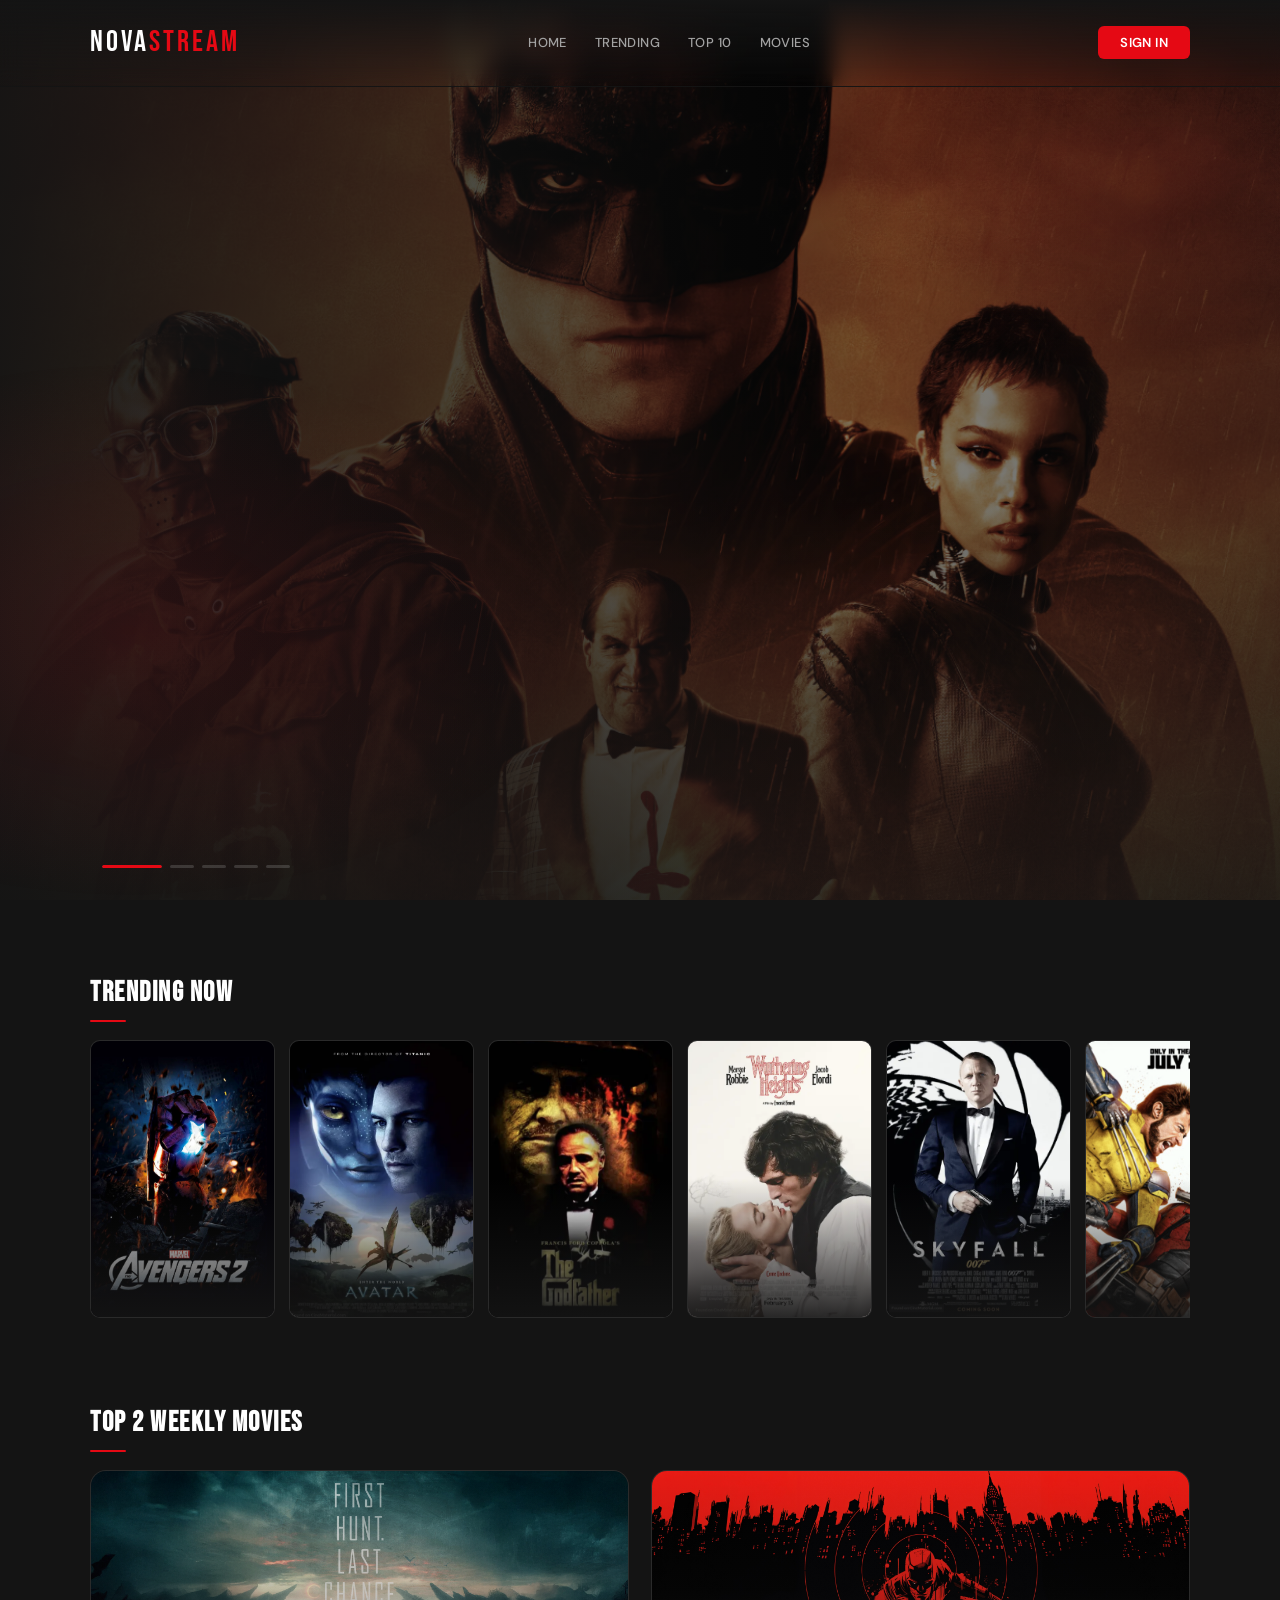
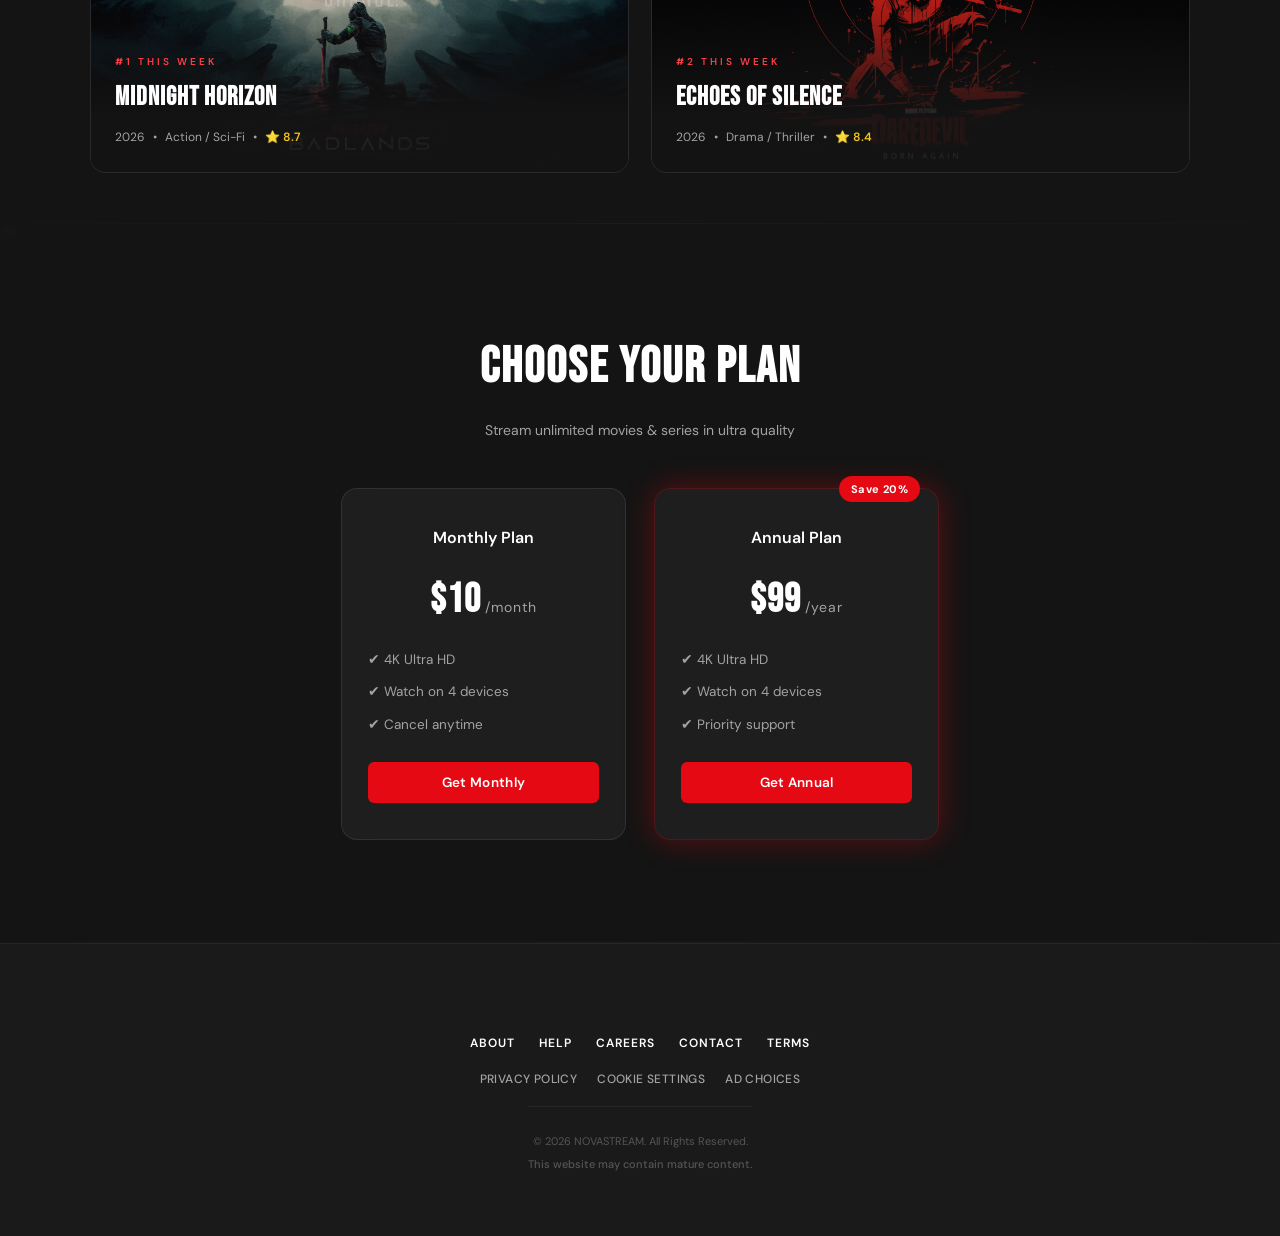
==== commit 00cb822a: "Update print statement from 'Hello' to 'Goodbye'" ====
--- a/index.html
+++ b/index.html
@@ -25,6 +25,14 @@
       <a href="#" id="navMovies">Movies</a>
     </nav>
     <button class="signin-btn" id="signinBtn">Sign In</button>
+    <!-- Shown only when signed in -->
+    <div id="userPill" style="display:none; align-items:center; gap:10px; position:relative;">
+      <div id="userAvatar" style="width:36px;height:36px;border-radius:50%;background:linear-gradient(135deg,#e50914,#ff6b35);display:flex;align-items:center;justify-content:center;font-size:15px;font-weight:700;color:#fff;cursor:pointer;letter-spacing:0.5px;" title="Account"></div>
+      <div id="userDropdown" style="display:none;position:absolute;top:48px;right:0;background:#1a1a2e;border:1px solid rgba(255,255,255,0.12);border-radius:12px;min-width:180px;padding:8px 0;box-shadow:0 8px 32px #000a;z-index:9000;">
+        <div id="userDropdownName" style="padding:12px 16px 8px;font-size:13px;color:#aaa;border-bottom:1px solid rgba(255,255,255,0.08);margin-bottom:4px;"></div>
+        <a href="#" id="signOutBtn" style="display:block;padding:10px 16px;color:#ff4444;font-size:14px;text-decoration:none;" >&#x2192; Sign Out</a>
+      </div>
+    </div>
   </header>
 
   <!-- Hero Slider -->
@@ -32,92 +40,92 @@
     <div class="hero-slider">
       <div class="hero-track">
 
-        <div class="hero-slide">
+        <div class="hero-slide" data-video="movie1.mp4" data-title="The Last Kingdom" data-desc="A Saxon warrior fights to reclaim his birthright in a battle between kingdoms. War. Power. Destiny." data-genre="Action" data-year="2025" data-rating="8.7">
           <img src="newimg1.png" alt="The Last Kingdom">
           <div class="hero-text">
             <div class="hero-badge">Now Streaming</div>
             <h1>The Last Kingdom</h1>
             <p>War. Power. Destiny.</p>
             <div class="hero-buttons">
-              <button class="play-btn">
+              <button class="play-btn hero-watch-btn">
                 <span class="play-icon-wrap">
                   <svg viewBox="0 0 24 24" fill="currentColor"><path d="M8 5v14l11-7z"/></svg>
                 </span>
                 Watch Now
               </button>
-              <button class="info-btn">More Info</button>
+              <button class="info-btn hero-info-btn">More Info</button>
             </div>
           </div>
         </div>
 
-        <div class="hero-slide">
+        <div class="hero-slide" data-video="movie2.mp4" data-title="Shadow Empire" data-desc="An ancient empire rises from the shadows, and only one alliance can stop it. When darkness rises, heroes fall." data-genre="Action" data-year="2026" data-rating="8.2">
           <img src="newimg2.png" alt="Shadow Empire">
           <div class="hero-text">
             <div class="hero-badge">Now Streaming</div>
             <h1>Shadow Empire</h1>
             <p>When darkness rises, heroes fall.</p>
             <div class="hero-buttons">
-              <button class="play-btn">
+              <button class="play-btn hero-watch-btn">
                 <span class="play-icon-wrap">
                   <svg viewBox="0 0 24 24" fill="currentColor"><path d="M8 5v14l11-7z"/></svg>
                 </span>
                 Watch Now
               </button>
-              <button class="info-btn">More Info</button>
+              <button class="info-btn hero-info-btn">More Info</button>
             </div>
           </div>
         </div>
 
-        <div class="hero-slide">
+        <div class="hero-slide" data-video="weekly01.mp4" data-title="Midnight Horizon" data-desc="An astronaut lost beyond the edge of the known universe discovers a truth that changes everything. Beyond the stars lies truth." data-genre="Sci-Fi" data-year="2026" data-rating="8.7">
           <img src="newimg3.jpg" alt="Midnight Horizon">
           <div class="hero-text">
             <div class="hero-badge">Now Streaming</div>
             <h1>Midnight Horizon</h1>
             <p>Beyond the stars lies truth.</p>
             <div class="hero-buttons">
-              <button class="play-btn">
+              <button class="play-btn hero-watch-btn">
                 <span class="play-icon-wrap">
                   <svg viewBox="0 0 24 24" fill="currentColor"><path d="M8 5v14l11-7z"/></svg>
                 </span>
                 Watch Now
               </button>
-              <button class="info-btn">More Info</button>
+              <button class="info-btn hero-info-btn">More Info</button>
             </div>
           </div>
         </div>
 
-        <div class="hero-slide">
+        <div class="hero-slide" data-video="movie5.mp4" data-title="Silent Code" data-desc="A rogue hacker uncovers a government conspiracy buried deep inside an encrypted network. One hacker. One mission." data-genre="Sci-Fi / Thriller" data-year="2026" data-rating="7.8">
           <img src="newimg4.jpg" alt="Silent Code">
           <div class="hero-text">
             <div class="hero-badge">Now Streaming</div>
             <h1>Silent Code</h1>
             <p>One hacker. One mission.</p>
             <div class="hero-buttons">
-              <button class="play-btn">
+              <button class="play-btn hero-watch-btn">
                 <span class="play-icon-wrap">
                   <svg viewBox="0 0 24 24" fill="currentColor"><path d="M8 5v14l11-7z"/></svg>
                 </span>
                 Watch Now
               </button>
-              <button class="info-btn">More Info</button>
+              <button class="info-btn hero-info-btn">More Info</button>
             </div>
           </div>
         </div>
 
-        <div class="hero-slide">
+        <div class="hero-slide" data-video="movie4.mp4" data-title="Crimson Night" data-desc="When the sun goes down, the city's darkest secrets come alive in a violent world of crime and redemption. The city bleeds after midnight." data-genre="Action / Crime" data-year="2025" data-rating="8.0">
           <img src="newimg5.png" alt="Crimson Night">
           <div class="hero-text">
             <div class="hero-badge">Now Streaming</div>
             <h1>Crimson Night</h1>
             <p>The city bleeds after midnight.</p>
             <div class="hero-buttons">
-              <button class="play-btn">
+              <button class="play-btn hero-watch-btn">
                 <span class="play-icon-wrap">
                   <svg viewBox="0 0 24 24" fill="currentColor"><path d="M8 5v14l11-7z"/></svg>
                 </span>
                 Watch Now
               </button>
-              <button class="info-btn">More Info</button>
+              <button class="info-btn hero-info-btn">More Info</button>
             </div>
           </div>
         </div>
@@ -202,7 +210,7 @@
     <div class="pricing-content">
       <h2>Choose Your Plan</h2>
       <p class="pricing-sub">Stream unlimited movies &amp; series in ultra quality</p>
-      <div class="pricing-wrapper">
+      <div class="pricing-wrapper" style="display:flex; flex-wrap:wrap; gap:28px; justify-content:center; align-items:stretch;">
 
         <div class="pricing-card">
           <h3>Monthly Plan</h3>
@@ -233,18 +241,18 @@
 
   <!-- Footer -->
   <footer>
-    <div class="footer-container">
-      <nav class="footer-nav">
-        <a href="#">About</a>
-        <a href="#">Help</a>
-        <a href="#">Careers</a>
-        <a href="#">Contact</a>
-        <a href="#">Terms</a>
+    <div class="footer-container" style="display:flex; flex-direction:column; align-items:center; gap:16px; padding:40px 24px 24px; text-align:center;">
+      <nav class="footer-nav" style="display:flex; flex-wrap:wrap; gap:8px 24px; justify-content:center; list-style:none; margin:0; padding:0;">
+        <a href="#" id="footerAbout">About</a>
+        <a href="#" id="footerHelp">Help</a>
+        <a href="#" id="footerCareers">Careers</a>
+        <a href="#" id="footerContact">Contact</a>
+        <a href="#" id="footerTerms">Terms</a>
       </nav>
-      <nav class="footer-secondary">
-        <a href="#">Privacy Policy</a>
-        <a href="#">Cookie Settings</a>
-        <a href="#">Ad Choices</a>
+      <nav class="footer-secondary" style="display:flex; flex-wrap:wrap; gap:8px 20px; justify-content:center; list-style:none; margin:0; padding:0;">
+        <a href="#" id="footerPrivacy">Privacy Policy</a>
+        <a href="#" id="footerCookies">Cookie Settings</a>
+        <a href="#" id="footerAdChoices">Ad Choices</a>
       </nav>
       <div class="footer-info">
         <p>&copy; 2026 NOVASTREAM. All Rights Reserved.</p>
@@ -593,6 +601,70 @@
   </div>
 </div>
 
+
+<!-- ================================================
+     SIGNED-IN TOAST
+================================================ -->
+<div id="signedInToast" style="display:none;position:fixed;top:80px;right:24px;z-index:99999;background:linear-gradient(135deg,#1a1a2e,#16213e);border:1px solid rgba(229,9,20,0.4);border-radius:14px;padding:16px 22px;box-shadow:0 8px 32px rgba(0,0,0,0.6);max-width:300px;animation:slideIn 0.4s ease;">
+  <div style="display:flex;align-items:center;gap:12px;">
+    <div style="width:40px;height:40px;border-radius:50%;background:linear-gradient(135deg,#e50914,#ff6b35);display:flex;align-items:center;justify-content:center;font-size:18px;flex-shrink:0;">✓</div>
+    <div>
+      <div style="color:#fff;font-weight:700;font-size:15px;margin-bottom:2px;">Signed in successfully!</div>
+      <div id="toastUserName" style="color:#aaa;font-size:13px;"></div>
+    </div>
+  </div>
+</div>
+
+<!-- ================================================
+     FOOTER MODALS (Help, Contact, About, Terms, Privacy, Careers, Cookies, Ad Choices)
+================================================ -->
+<div id="footerModalOverlay" style="display:none;position:fixed;inset:0;z-index:88888;background:rgba(0,0,0,0.8);align-items:center;justify-content:center;">
+  <div style="background:#0f0f1a;border:1px solid rgba(255,255,255,0.1);border-radius:18px;max-width:620px;width:92%;max-height:80vh;overflow-y:auto;position:relative;box-shadow:0 16px 64px #000c;">
+    <button id="closeFooterModal" style="position:sticky;top:0;float:right;margin:16px 16px 0 0;background:rgba(255,255,255,0.08);border:none;color:#fff;font-size:20px;cursor:pointer;width:34px;height:34px;border-radius:50%;z-index:1;">&times;</button>
+    <div id="footerModalContent" style="padding:36px 36px 40px;clear:both;"></div>
+  </div>
+</div>
+
+<style>
+@keyframes slideIn { from { opacity:0; transform:translateX(40px); } to { opacity:1; transform:translateX(0); } }
+@keyframes fadeOut { from { opacity:1; } to { opacity:0; } }
+.footer-modal-h1 { font-family:'Bebas Neue',sans-serif; font-size:32px; color:#fff; margin:0 0 6px; letter-spacing:1px; }
+.footer-modal-h2 { font-size:17px; font-weight:700; color:#e50914; margin:24px 0 8px; }
+.footer-modal-p  { font-size:14px; color:#bbb; line-height:1.75; margin:0 0 12px; }
+.footer-modal-badge { display:inline-block; background:rgba(229,9,20,0.15); color:#e50914; border:1px solid rgba(229,9,20,0.3); border-radius:6px; padding:3px 10px; font-size:12px; font-weight:600; margin-bottom:18px; }
+.footer-modal-divider { border:none; border-top:1px solid rgba(255,255,255,0.08); margin:20px 0; }
+.contact-field { background:rgba(255,255,255,0.05); border:1px solid rgba(255,255,255,0.1); border-radius:10px; padding:12px 14px; color:#fff; font-size:14px; width:100%; box-sizing:border-box; margin-bottom:12px; font-family:inherit; outline:none; }
+.contact-field:focus { border-color:#e50914; }
+.contact-send-btn { background:#e50914; color:#fff; border:none; border-radius:10px; padding:12px 28px; font-size:15px; font-weight:700; cursor:pointer; width:100%; margin-top:4px; }
+.contact-send-btn:hover { background:#c8000f; }
+</style>
+
+<!-- ================================================
+     MORE INFO MODAL
+================================================ -->
+<div id="moreInfoModal" style="display:none; position:fixed; inset:0; z-index:9999; background:rgba(0,0,0,0.85); display:none; align-items:center; justify-content:center;">
+  <div id="moreInfoBox" style="background:#1a1a2e; border-radius:16px; max-width:560px; width:90%; padding:0; overflow:hidden; position:relative; box-shadow:0 8px 48px #000a;">
+    <img id="miPoster" src="" alt="" style="width:100%; height:280px; object-fit:cover; display:block;">
+    <div style="position:absolute;top:0;left:0;right:0;height:280px;background:linear-gradient(to bottom,transparent 40%,#1a1a2e 100%);"></div>
+    <button id="closeInfoModal" style="position:absolute;top:14px;right:16px;background:rgba(0,0,0,0.6);border:none;color:#fff;font-size:22px;cursor:pointer;width:36px;height:36px;border-radius:50%;line-height:1;">&times;</button>
+    <div style="padding:24px 28px 28px;">
+      <div id="miBadge" style="display:inline-block;background:#e50914;color:#fff;font-size:11px;font-weight:700;letter-spacing:1px;padding:3px 10px;border-radius:4px;margin-bottom:10px;">Now Streaming</div>
+      <h2 id="miTitle" style="margin:0 0 8px;font-size:28px;color:#fff;font-family:'Bebas Neue',sans-serif;letter-spacing:1px;"></h2>
+      <div style="display:flex;gap:14px;align-items:center;margin-bottom:14px;flex-wrap:wrap;">
+        <span id="miYear" style="color:#aaa;font-size:13px;"></span>
+        <span id="miGenre" style="color:#aaa;font-size:13px;"></span>
+        <span id="miRating" style="color:#f5c518;font-size:13px;font-weight:600;">⭐</span>
+      </div>
+      <p id="miDesc" style="color:#ccc;font-size:14px;line-height:1.65;margin-bottom:22px;"></p>
+      <div style="display:flex;gap:12px;">
+        <button id="miWatchBtn" style="flex:1;padding:12px;background:#e50914;color:#fff;border:none;border-radius:8px;font-size:15px;font-weight:600;cursor:pointer;display:flex;align-items:center;justify-content:center;gap:8px;">
+          <svg width="16" height="16" viewBox="0 0 24 24" fill="currentColor"><path d="M8 5v14l11-7z"/></svg>Watch Now
+        </button>
+        <button id="miCloseBtn" style="flex:1;padding:12px;background:rgba(255,255,255,0.12);color:#fff;border:none;border-radius:8px;font-size:15px;cursor:pointer;">Close</button>
+      </div>
+    </div>
+  </div>
+</div>
 
 <!-- ================================================
      JAVASCRIPT
@@ -669,16 +741,7 @@
   });
 
   document.getElementById('submitSignin').addEventListener('click', function() {
-    var email = document.getElementById('siEmail').value.trim();
-    var pass  = document.getElementById('siPassword').value.trim();
-    var err   = document.getElementById('siError');
-
-    if (!email || !pass) {
-      err.style.display = 'block';
-      return;
-    }
-    err.style.display = 'none';
-    showPage('home');
+    // Main sign-in logic is handled by the auth state handler below
   });
 
   document.getElementById('goToSignup').addEventListener('click', function(e) {
@@ -713,15 +776,46 @@
     var agreed  = document.getElementById('agreeTerms').checked;
     var err     = document.getElementById('suError');
 
-    if (!first || !last || !email || !pass || !confirm || !agreed) {
-      err.textContent = 'Please fill in all fields and agree to terms.';
-      err.style.display = 'block';
-      return;
-    }
+    // All fields required
+    if (!first || !last || !email || !pass || !confirm) {
+      err.textContent = 'Please fill in all fields.';
+      err.style.display = 'block'; return;
+    }
+    // Names: letters, spaces, hyphens only — no numbers or special chars
+    var nameRegex = /^[A-Za-z\s\-']+$/;
+    if (!nameRegex.test(first)) {
+      err.textContent = 'First name must contain letters only (no numbers or symbols).';
+      err.style.display = 'block'; return;
+    }
+    if (!nameRegex.test(last)) {
+      err.textContent = 'Last name must contain letters only (no numbers or symbols).';
+      err.style.display = 'block'; return;
+    }
+    // Valid email format
+    var emailRegex = /^[^\s@]+@[^\s@]+\.[^\s@]{2,}$/;
+    if (!emailRegex.test(email)) {
+      err.textContent = 'Please enter a valid email address (e.g. you@example.com).';
+      err.style.display = 'block'; return;
+    }
+    // Password length
+    if (pass.length < 8) {
+      err.textContent = 'Password must be at least 8 characters long.';
+      err.style.display = 'block'; return;
+    }
+    // Password must have at least one letter and one number
+    if (!/[A-Za-z]/.test(pass) || !/[0-9]/.test(pass)) {
+      err.textContent = 'Password must contain at least one letter and one number.';
+      err.style.display = 'block'; return;
+    }
+    // Passwords match
     if (pass !== confirm) {
       err.textContent = 'Passwords do not match.';
-      err.style.display = 'block';
-      return;
+      err.style.display = 'block'; return;
+    }
+    // Terms agreement
+    if (!agreed) {
+      err.textContent = 'You must agree to the Terms & Privacy Policy.';
+      err.style.display = 'block'; return;
     }
     err.style.display = 'none';
     showPage('home');
@@ -800,14 +894,30 @@
 
   document.getElementById('submitPayment').addEventListener('click', function() {
     var name   = document.getElementById('cardName').value.trim();
-    var number = document.getElementById('cardNumber').value.trim();
+    var number = document.getElementById('cardNumber').value.replace(/\s/g, '');
     var expiry = document.getElementById('cardExpiry').value.trim();
     var cvv    = document.getElementById('cardCVV').value.trim();
     var err    = document.getElementById('payError');
 
     if (!name || !number || !expiry || !cvv) {
-      err.style.display = 'block';
-      return;
+      err.textContent = 'Please fill in all payment fields.';
+      err.style.display = 'block'; return;
+    }
+    if (!/^[A-Za-z\s]+$/.test(name)) {
+      err.textContent = 'Name on card must contain letters only.';
+      err.style.display = 'block'; return;
+    }
+    if (!/^\d{16}$/.test(number)) {
+      err.textContent = 'Card number must be exactly 16 digits.';
+      err.style.display = 'block'; return;
+    }
+    if (!/^\d{2}\s*\/\s*\d{2}$/.test(expiry)) {
+      err.textContent = 'Expiry must be in MM / YY format.';
+      err.style.display = 'block'; return;
+    }
+    if (!/^\d{3,4}$/.test(cvv)) {
+      err.textContent = 'CVV must be 3 or 4 digits.';
+      err.style.display = 'block'; return;
     }
     err.style.display = 'none';
     showPage('success');
@@ -914,6 +1024,317 @@
     showPage(videoReturnPage);
   });
 
+
+  // ----- Hero "Watch Now" buttons -----
+  document.querySelectorAll('.hero-watch-btn').forEach(function(btn) {
+    btn.addEventListener('click', function() {
+      var slide = btn.closest('.hero-slide');
+      var src   = slide.getAttribute('data-video');
+      var title = slide.getAttribute('data-title');
+      openVideo(src, title, 'home');
+    });
+  });
+
+  // ----- Hero "More Info" modal -----
+  var modal = document.getElementById('moreInfoModal');
+  var currentInfoVideo = '';
+  var currentInfoTitle = '';
+
+  function openInfoModal(slide) {
+    currentInfoVideo = slide.getAttribute('data-video');
+    currentInfoTitle = slide.getAttribute('data-title');
+    var desc   = slide.getAttribute('data-desc')   || '';
+    var genre  = slide.getAttribute('data-genre')  || '';
+    var year   = slide.getAttribute('data-year')   || '';
+    var rating = slide.getAttribute('data-rating') || '';
+    var img    = slide.querySelector('img');
+
+    document.getElementById('miPoster').src = img ? img.src : '';
+    document.getElementById('miTitle').textContent  = currentInfoTitle;
+    document.getElementById('miDesc').textContent   = desc;
+    document.getElementById('miGenre').textContent  = genre;
+    document.getElementById('miYear').textContent   = year;
+    document.getElementById('miRating').textContent = rating ? '⭐ ' + rating : '';
+    modal.style.display = 'flex';
+    document.body.style.overflow = 'hidden';
+  }
+
+  function closeInfoModal() {
+    modal.style.display = 'none';
+    document.body.style.overflow = '';
+  }
+
+  document.querySelectorAll('.hero-info-btn').forEach(function(btn) {
+    btn.addEventListener('click', function() {
+      openInfoModal(btn.closest('.hero-slide'));
+    });
+  });
+
+  document.getElementById('closeInfoModal').addEventListener('click', closeInfoModal);
+  document.getElementById('miCloseBtn').addEventListener('click', closeInfoModal);
+  document.getElementById('miWatchBtn').addEventListener('click', function() {
+    closeInfoModal();
+    openVideo(currentInfoVideo, currentInfoTitle, 'home');
+  });
+  modal.addEventListener('click', function(e) {
+    if (e.target === modal) closeInfoModal();
+  });
+
+
+  // ===== SIGNED-IN STATE MANAGEMENT =====
+  var currentUser = null; // { firstName, lastName, email }
+
+  function setSignedIn(user) {
+    currentUser = user;
+    var initials = (user.firstName[0] + user.lastName[0]).toUpperCase();
+    // Hide Sign In button, show user pill
+    document.getElementById('signinBtn').style.display = 'none';
+    var pill = document.getElementById('userPill');
+    pill.style.display = 'flex';
+    document.getElementById('userAvatar').textContent = initials;
+    document.getElementById('userDropdownName').textContent = user.firstName + ' ' + user.lastName;
+    // Show toast
+    showSignedInToast(user.firstName + ' ' + user.lastName);
+  }
+
+  function setSignedOut() {
+    currentUser = null;
+    document.getElementById('signinBtn').style.display = '';
+    document.getElementById('userPill').style.display = 'none';
+    document.getElementById('userDropdown').style.display = 'none';
+  }
+
+  function showSignedInToast(name) {
+    var toast = document.getElementById('signedInToast');
+    document.getElementById('toastUserName').textContent = 'Welcome back, ' + name + '!';
+    toast.style.display = 'block';
+    toast.style.animation = 'slideIn 0.4s ease';
+    clearTimeout(window._toastTimer);
+    window._toastTimer = setTimeout(function() {
+      toast.style.animation = 'fadeOut 0.5s ease forwards';
+      setTimeout(function() { toast.style.display = 'none'; toast.style.animation = ''; }, 500);
+    }, 3500);
+  }
+
+  // Toggle user dropdown
+  document.getElementById('userAvatar').addEventListener('click', function(e) {
+    e.stopPropagation();
+    var dd = document.getElementById('userDropdown');
+    dd.style.display = dd.style.display === 'none' ? 'block' : 'none';
+  });
+  document.addEventListener('click', function() {
+    document.getElementById('userDropdown').style.display = 'none';
+  });
+
+  // Sign Out
+  document.getElementById('signOutBtn').addEventListener('click', function(e) {
+    e.preventDefault();
+    setSignedOut();
+    showPage('home');
+  });
+
+  // Patch Sign In submit to call setSignedIn
+  document.getElementById('submitSignin').addEventListener('click', function() {
+    var email = document.getElementById('siEmail').value.trim();
+    var pass  = document.getElementById('siPassword').value.trim();
+    var err   = document.getElementById('siError');
+    var emailRegex = /^[^\s@]+@[^\s@]+\.[^\s@]{2,}$/;
+    if (!email || !pass) { err.textContent='Please fill in all fields.'; err.style.display='block'; return; }
+    if (!emailRegex.test(email)) { err.textContent='Please enter a valid email address.'; err.style.display='block'; return; }
+    if (pass.length < 8) { err.textContent='Password must be at least 8 characters.'; err.style.display='block'; return; }
+    err.style.display = 'none';
+    // Derive display name from email prefix
+    var namePart = email.split('@')[0].replace(/[^a-zA-Z]/g,' ').trim();
+    var parts = namePart.split(' ').filter(Boolean);
+    var firstName = parts[0] ? (parts[0][0].toUpperCase() + parts[0].slice(1)) : 'User';
+    var lastName  = parts[1] ? (parts[1][0].toUpperCase() + parts[1].slice(1)) : '';
+    setSignedIn({ firstName: firstName, lastName: lastName || 'Account', email: email });
+    showPage('home');
+  });
+
+  // Patch Sign Up submit to call setSignedIn
+  document.getElementById('submitSignup').addEventListener('click', function() {
+    // validation already runs in the earlier handler; check if page changed
+    // We piggyback — run after the existing handler via a small delay
+    setTimeout(function() {
+      var first = document.getElementById('suFirst').value.trim();
+      var last  = document.getElementById('suLast').value.trim();
+      var email = document.getElementById('suEmail').value.trim();
+      // Only set signed in if validation passed (page is now home)
+      if (first && last && email && document.getElementById('homePage').style.display !== 'none') {
+        setSignedIn({ firstName: first, lastName: last, email: email });
+      }
+    }, 50);
+  });
+
+
+  // ===== FOOTER MODALS =====
+  var footerContent = {
+    about: `
+      <span class="footer-modal-badge">About NOVASTREAM</span>
+      <h1 class="footer-modal-h1">Our Story</h1>
+      <p class="footer-modal-p">NOVASTREAM was founded in 2022 with a single mission: to make world-class entertainment accessible to everyone, everywhere. We believe great stories have the power to connect people, spark conversations, and change lives.</p>
+      <hr class="footer-modal-divider">
+      <h2 class="footer-modal-h2">What We Offer</h2>
+      <p class="footer-modal-p">From pulse-pounding action thrillers to quiet, character-driven dramas — our library of thousands of titles spans every genre and mood. New originals and exclusives drop every week.</p>
+      <h2 class="footer-modal-h2">Our Technology</h2>
+      <p class="footer-modal-p">Stream in 4K Ultra HD with Dolby Atmos audio on up to 4 devices simultaneously. Our adaptive streaming engine ensures a smooth experience even on slower connections.</p>
+      <h2 class="footer-modal-h2">Our Values</h2>
+      <p class="footer-modal-p">We are committed to diversity in storytelling, creator independence, and a platform that is safe and welcoming for all audiences. NOVASTREAM is proudly ad-free — your subscription is what keeps the lights on.</p>`,
+
+    help: `
+      <span class="footer-modal-badge">Help Centre</span>
+      <h1 class="footer-modal-h1">How Can We Help?</h1>
+      <h2 class="footer-modal-h2">&#128272; Account & Sign In</h2>
+      <p class="footer-modal-p">Forgot your password? Use the "Forgot password?" link on the Sign In page to reset it instantly. You can also update your email or password at any time from your account settings.</p>
+      <h2 class="footer-modal-h2">&#127916; Streaming & Playback</h2>
+      <p class="footer-modal-p">If a video buffers or won't play, try refreshing the page or clearing your browser cache. Make sure your internet speed is at least 5 Mbps for HD and 25 Mbps for 4K playback.</p>
+      <h2 class="footer-modal-h2">&#128179; Billing & Subscriptions</h2>
+      <p class="footer-modal-p">You can view, change, or cancel your subscription at any time from your account page. Cancellations take effect at the end of your current billing period — you will never be charged unexpectedly.</p>
+      <h2 class="footer-modal-h2">&#128241; Supported Devices</h2>
+      <p class="footer-modal-p">NOVASTREAM works on all modern browsers, iOS & Android phones and tablets, Smart TVs (Samsung, LG, Sony), Apple TV, Android TV, Chromecast, and Fire TV Stick.</p>
+      <h2 class="footer-modal-h2">&#128236; Still Need Help?</h2>
+      <p class="footer-modal-p">Our support team is available 24/7. Use the <strong style="color:#fff;">Contact Us</strong> page to send us a message and we will get back to you within a few hours.</p>`,
+
+    contact: `
+      <span class="footer-modal-badge">Contact Us</span>
+      <h1 class="footer-modal-h1">Get In Touch</h1>
+      <p class="footer-modal-p">Have a question, a suggestion, or spotted a bug? We'd love to hear from you. Fill in the form below and our team will respond within 24 hours.</p>
+      <hr class="footer-modal-divider">
+      <input class="contact-field" id="ctName" placeholder="Your Name" type="text">
+      <input class="contact-field" id="ctEmail" placeholder="Your Email" type="email">
+      <select class="contact-field" id="ctTopic" style="appearance:none;cursor:pointer;">
+        <option value="">Select a Topic</option>
+        <option>Account & Billing</option>
+        <option>Playback Issue</option>
+        <option>Content Request</option>
+        <option>Report a Bug</option>
+        <option>General Inquiry</option>
+      </select>
+      <textarea class="contact-field" id="ctMsg" rows="4" placeholder="Your message..."></textarea>
+      <p id="ctError" style="color:#ff4444;font-size:13px;display:none;margin-bottom:8px;"></p>
+      <p id="ctSuccess" style="color:#2ecc71;font-size:13px;display:none;margin-bottom:8px;">&#10003; Message sent! We'll be in touch within 24 hours.</p>
+      <button class="contact-send-btn" id="ctSendBtn">Send Message</button>`,
+
+    careers: `
+      <span class="footer-modal-badge">Join Our Team</span>
+      <h1 class="footer-modal-h1">Careers at NOVASTREAM</h1>
+      <p class="footer-modal-p">We're a fast-growing team of engineers, designers, content creators, and storytellers building the future of entertainment. We're always looking for passionate people to join us.</p>
+      <hr class="footer-modal-divider">
+      <h2 class="footer-modal-h2">&#128187; Engineering</h2>
+      <p class="footer-modal-p"><strong style="color:#fff;">Senior Frontend Engineer</strong> — Remote / Full-time<br>Help us build the world's best streaming interface using React, TypeScript, and WebRTC.</p>
+      <h2 class="footer-modal-h2">&#127916; Content</h2>
+      <p class="footer-modal-p"><strong style="color:#fff;">Content Acquisition Manager</strong> — Los Angeles, CA<br>Source, negotiate, and onboard new titles from independent studios and global distributors.</p>
+      <h2 class="footer-modal-h2">&#127775; Design</h2>
+      <p class="footer-modal-p"><strong style="color:#fff;">Senior Product Designer</strong> — Remote / Full-time<br>Shape the visual language and interaction design of NOVASTREAM across all platforms.</p>
+      <hr class="footer-modal-divider">
+      <p class="footer-modal-p">To apply, email your CV and portfolio to <strong style="color:#e50914;">careers@novastream.com</strong>. We review every application personally.</p>`,
+
+    terms: `
+      <span class="footer-modal-badge">Legal</span>
+      <h1 class="footer-modal-h1">Terms of Service</h1>
+      <p class="footer-modal-p">Last updated: January 1, 2026</p>
+      <h2 class="footer-modal-h2">1. Acceptance of Terms</h2>
+      <p class="footer-modal-p">By accessing or using NOVASTREAM, you agree to be bound by these Terms of Service and our Privacy Policy. If you do not agree to these terms, please do not use our service.</p>
+      <h2 class="footer-modal-h2">2. Subscription & Payment</h2>
+      <p class="footer-modal-p">Your NOVASTREAM subscription will automatically renew at the end of each billing period unless you cancel before the renewal date. All payments are non-refundable except as required by law.</p>
+      <h2 class="footer-modal-h2">3. Acceptable Use</h2>
+      <p class="footer-modal-p">You may not reproduce, distribute, or publicly perform any content from NOVASTREAM. Account sharing is limited to members of your household. Commercial use of any content is strictly prohibited.</p>
+      <h2 class="footer-modal-h2">4. Content Availability</h2>
+      <p class="footer-modal-p">NOVASTREAM's library may vary by region and is subject to change. We reserve the right to add, remove, or modify content at any time without notice.</p>
+      <h2 class="footer-modal-h2">5. Limitation of Liability</h2>
+      <p class="footer-modal-p">NOVASTREAM is provided "as is" without warranties of any kind. We shall not be liable for any indirect, incidental, or consequential damages arising from your use of the service.</p>`,
+
+    privacy: `
+      <span class="footer-modal-badge">Legal</span>
+      <h1 class="footer-modal-h1">Privacy Policy</h1>
+      <p class="footer-modal-p">Last updated: January 1, 2026</p>
+      <h2 class="footer-modal-h2">Information We Collect</h2>
+      <p class="footer-modal-p">We collect information you provide directly (name, email, payment details), information about your usage (watch history, search queries, device info), and information from third-party partners to improve recommendations.</p>
+      <h2 class="footer-modal-h2">How We Use Your Data</h2>
+      <p class="footer-modal-p">Your data is used to personalise your experience, process payments, send service communications, improve our platform, and comply with legal obligations. We never sell your personal data to advertisers.</p>
+      <h2 class="footer-modal-h2">Data Sharing</h2>
+      <p class="footer-modal-p">We share data only with trusted service providers (payment processors, CDN providers, analytics), and only as necessary to operate the service. All partners are contractually bound to protect your data.</p>
+      <h2 class="footer-modal-h2">Your Rights</h2>
+      <p class="footer-modal-p">You have the right to access, correct, or delete your personal data at any time. To exercise these rights, contact us at <strong style="color:#e50914;">privacy@novastream.com</strong>.</p>`,
+
+    cookies: `
+      <span class="footer-modal-badge">Cookie Policy</span>
+      <h1 class="footer-modal-h1">Cookie Settings</h1>
+      <p class="footer-modal-p">NOVASTREAM uses cookies and similar technologies to provide, protect, and improve our service. Here is what we use and why.</p>
+      <hr class="footer-modal-divider">
+      <h2 class="footer-modal-h2">&#9989; Essential Cookies — Always On</h2>
+      <p class="footer-modal-p">Required for the service to work — keeping you signed in, remembering your preferences, and securing your account. These cannot be disabled.</p>
+      <h2 class="footer-modal-h2">&#128202; Analytics Cookies</h2>
+      <p class="footer-modal-p">Help us understand how people use NOVASTREAM so we can improve it. All data is aggregated and anonymous. You can opt out at any time.</p>
+      <h2 class="footer-modal-h2">&#127919; Personalisation Cookies</h2>
+      <p class="footer-modal-p">Power our recommendation engine by remembering what you've watched and what you might enjoy next. Without these, recommendations will be generic.</p>
+      <hr class="footer-modal-divider">
+      <p class="footer-modal-p">To manage your cookie preferences, clear your browser cookies or adjust your browser's privacy settings. For more details see our Privacy Policy.</p>`,
+
+    adchoices: `
+      <span class="footer-modal-badge">Advertising</span>
+      <h1 class="footer-modal-h1">Ad Choices</h1>
+      <p class="footer-modal-p">NOVASTREAM is a <strong style="color:#fff;">100% subscription-funded, ad-free platform</strong>. We do not show advertisements during your viewing experience and we do not sell your personal data to advertisers — ever.</p>
+      <hr class="footer-modal-divider">
+      <h2 class="footer-modal-h2">Why No Ads?</h2>
+      <p class="footer-modal-p">We believe your entertainment time should be uninterrupted. Your monthly or annual subscription covers the full cost of the platform, so we have no incentive to monetise your attention or data.</p>
+      <h2 class="footer-modal-h2">Third-Party Links</h2>
+      <p class="footer-modal-p">Some pages may link to third-party websites. NOVASTREAM is not responsible for the advertising practices of those external sites. We encourage you to read their privacy policies.</p>
+      <h2 class="footer-modal-h2">Interest-Based Advertising</h2>
+      <p class="footer-modal-p">If you have opted in to interest-based advertising through your browser or device settings, you may see NOVASTREAM promoted on other platforms. This is separate from your in-app experience and never involves your viewing data.</p>`
+  };
+
+  function openFooterModal(key) {
+    var overlay = document.getElementById('footerModalOverlay');
+    document.getElementById('footerModalContent').innerHTML = footerContent[key] || '';
+    overlay.style.display = 'flex';
+    document.body.style.overflow = 'hidden';
+    // Wire contact form send button if present
+    var sendBtn = document.getElementById('ctSendBtn');
+    if (sendBtn) {
+      sendBtn.addEventListener('click', function() {
+        var n = (document.getElementById('ctName') || {}).value || '';
+        var e = (document.getElementById('ctEmail') || {}).value || '';
+        var t = (document.getElementById('ctTopic') || {}).value || '';
+        var m = (document.getElementById('ctMsg') || {}).value || '';
+        var errEl = document.getElementById('ctError');
+        var okEl  = document.getElementById('ctSuccess');
+        if (!n.trim() || !e.trim() || !t || !m.trim()) {
+          errEl.textContent = 'Please fill in all fields.'; errEl.style.display = 'block'; okEl.style.display = 'none'; return;
+        }
+        if (!/^[^\s@]+@[^\s@]+\.[^\s@]{2,}$/.test(e.trim())) {
+          errEl.textContent = 'Please enter a valid email address.'; errEl.style.display = 'block'; okEl.style.display = 'none'; return;
+        }
+        errEl.style.display = 'none'; okEl.style.display = 'block';
+        document.getElementById('ctName').value = '';
+        document.getElementById('ctEmail').value = '';
+        document.getElementById('ctTopic').value = '';
+        document.getElementById('ctMsg').value = '';
+      });
+    }
+  }
+
+  function closeFooterModal() {
+    document.getElementById('footerModalOverlay').style.display = 'none';
+    document.body.style.overflow = '';
+  }
+
+  document.getElementById('closeFooterModal').addEventListener('click', closeFooterModal);
+  document.getElementById('footerModalOverlay').addEventListener('click', function(e) {
+    if (e.target === this) closeFooterModal();
+  });
+
+  var footerLinks = {
+    footerAbout: 'about', footerHelp: 'help', footerContact: 'contact',
+    footerCareers: 'careers', footerTerms: 'terms', footerPrivacy: 'privacy',
+    footerCookies: 'cookies', footerAdChoices: 'adchoices'
+  };
+  Object.keys(footerLinks).forEach(function(id) {
+    var el = document.getElementById(id);
+    if (el) el.addEventListener('click', function(e) { e.preventDefault(); openFooterModal(footerLinks[id]); });
+  });
+
 </script>
 </body>
-</html>+</html>
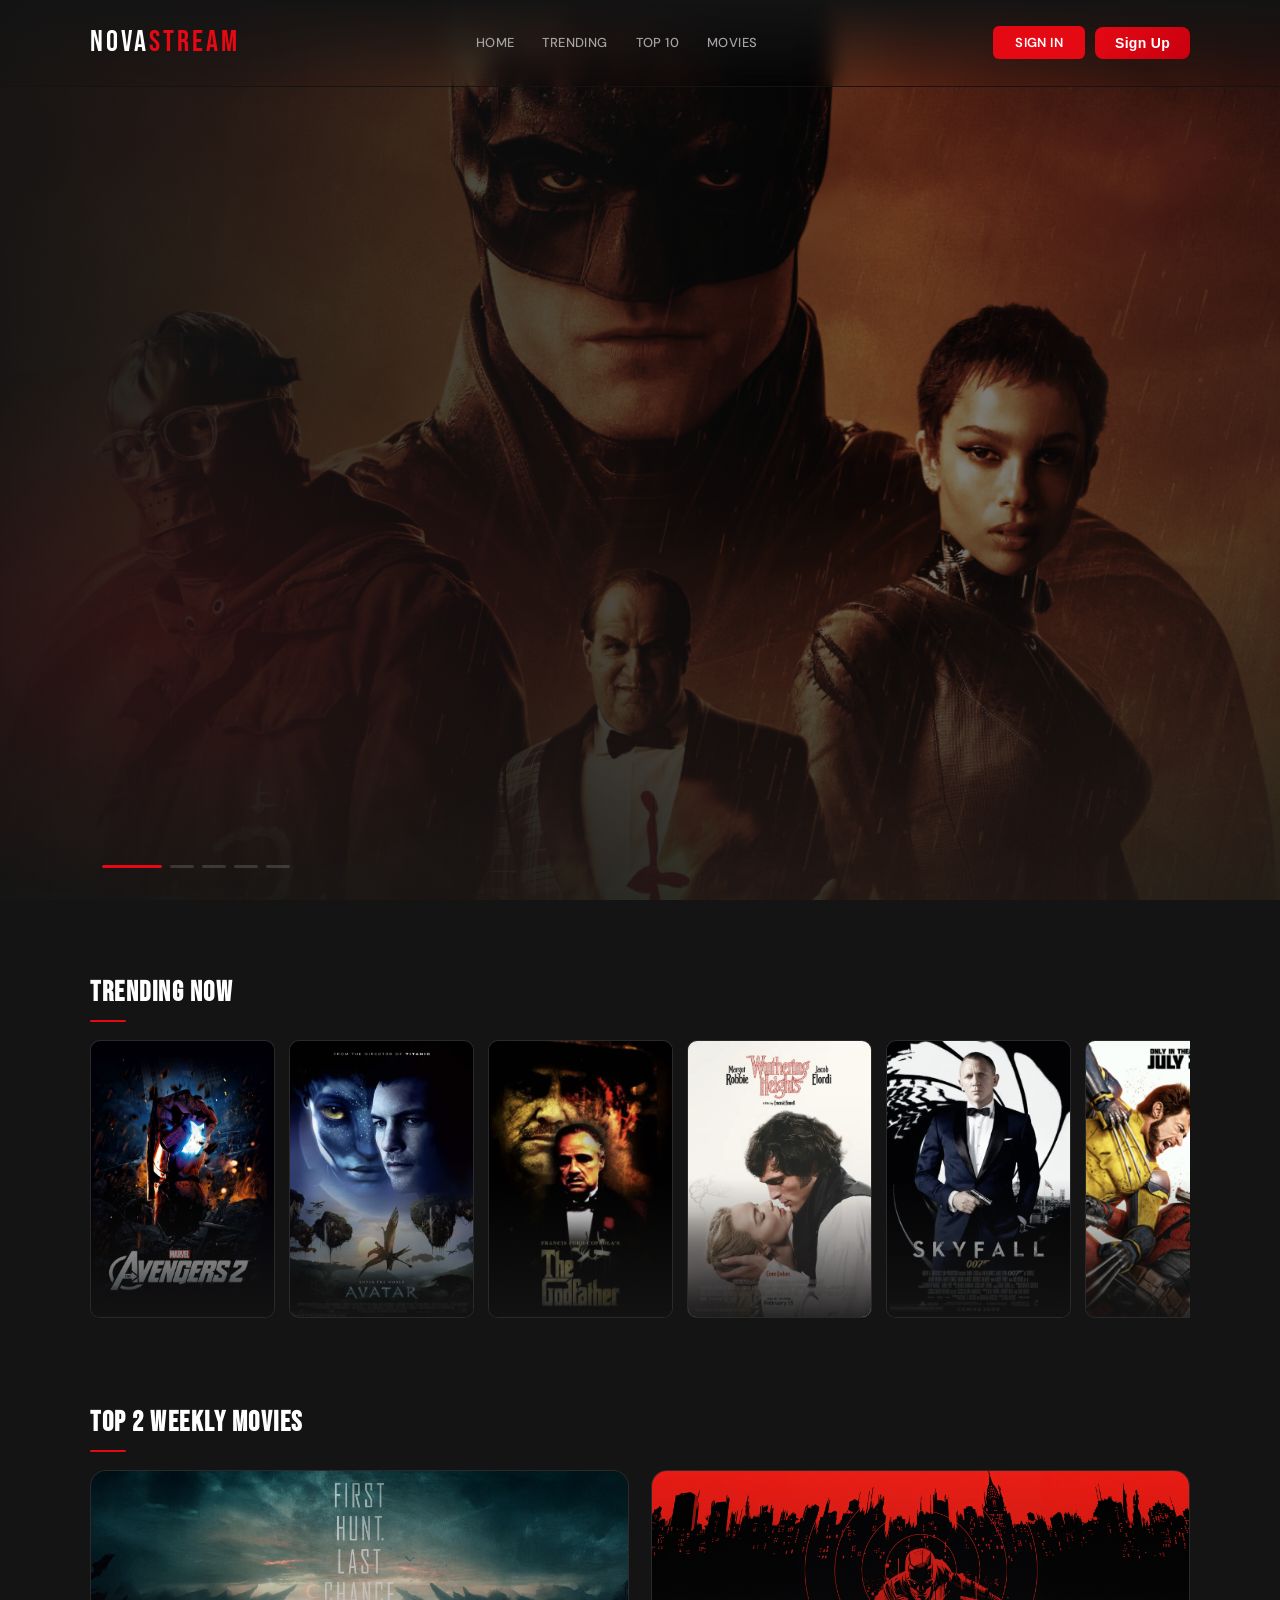
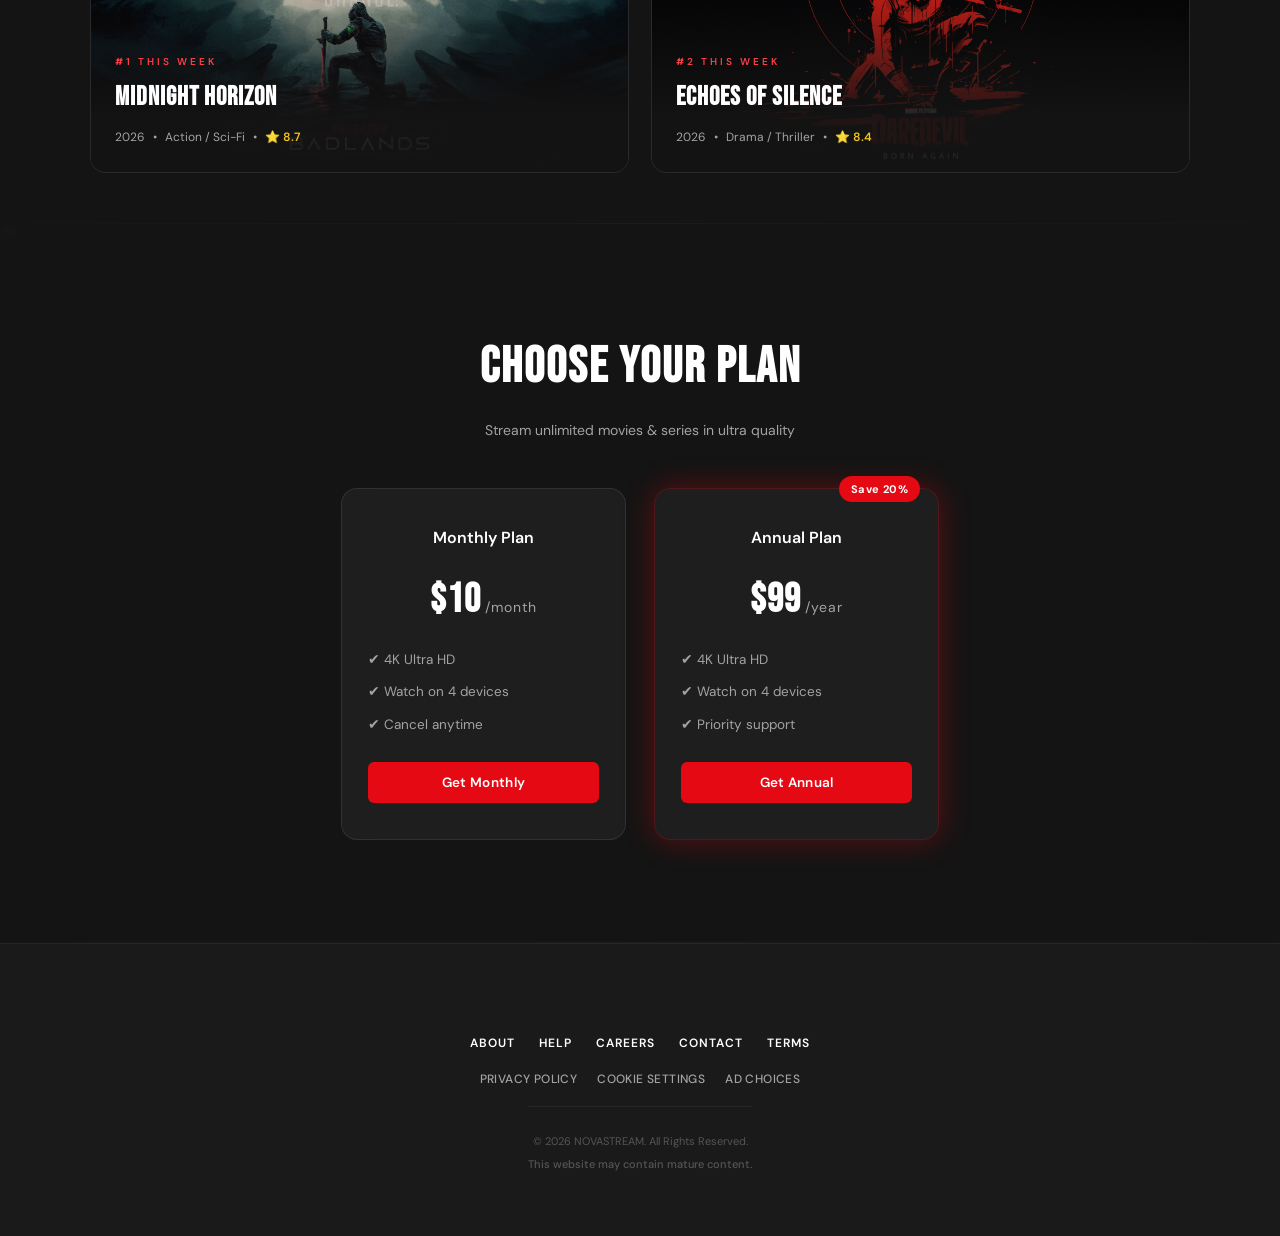
==== commit f84c0d30: "Update index.html" ====
--- a/index.html
+++ b/index.html
@@ -24,7 +24,10 @@
       <a href="#" id="navTop10">Top 10</a>
       <a href="#" id="navMovies">Movies</a>
     </nav>
-    <button class="signin-btn" id="signinBtn">Sign In</button>
+    <div id="authButtons" style="display:flex;align-items:center;gap:10px;">
+      <button class="signin-btn" id="signinBtn">Sign In</button>
+      <button class="signup-nav-btn" id="signupNavBtn" style="padding:8px 20px;background:linear-gradient(135deg,#e50914,#c8000f);color:#fff;border:none;border-radius:8px;font-size:14px;font-weight:600;cursor:pointer;letter-spacing:0.3px;transition:opacity 0.2s;">Sign Up</button>
+    </div>
     <!-- Shown only when signed in -->
     <div id="userPill" style="display:none; align-items:center; gap:10px; position:relative;">
       <div id="userAvatar" style="width:36px;height:36px;border-radius:50%;background:linear-gradient(135deg,#e50914,#ff6b35);display:flex;align-items:center;justify-content:center;font-size:15px;font-weight:700;color:#fff;cursor:pointer;letter-spacing:0.5px;" title="Account"></div>
@@ -735,6 +738,10 @@
     showPage('signin');
   });
 
+  document.getElementById('signupNavBtn').addEventListener('click', function() {
+    showPage('signup');
+  });
+
   document.getElementById('backFromSignin').addEventListener('click', function() {
     document.getElementById('siError').style.display = 'none';
     showPage('home');
@@ -1087,8 +1094,8 @@
   function setSignedIn(user) {
     currentUser = user;
     var initials = (user.firstName[0] + user.lastName[0]).toUpperCase();
-    // Hide Sign In button, show user pill
-    document.getElementById('signinBtn').style.display = 'none';
+    // Hide Sign In + Sign Up buttons, show user pill
+    document.getElementById('authButtons').style.display = 'none';
     var pill = document.getElementById('userPill');
     pill.style.display = 'flex';
     document.getElementById('userAvatar').textContent = initials;
@@ -1099,7 +1106,7 @@
 
   function setSignedOut() {
     currentUser = null;
-    document.getElementById('signinBtn').style.display = '';
+    document.getElementById('authButtons').style.display = 'flex';
     document.getElementById('userPill').style.display = 'none';
     document.getElementById('userDropdown').style.display = 'none';
   }
